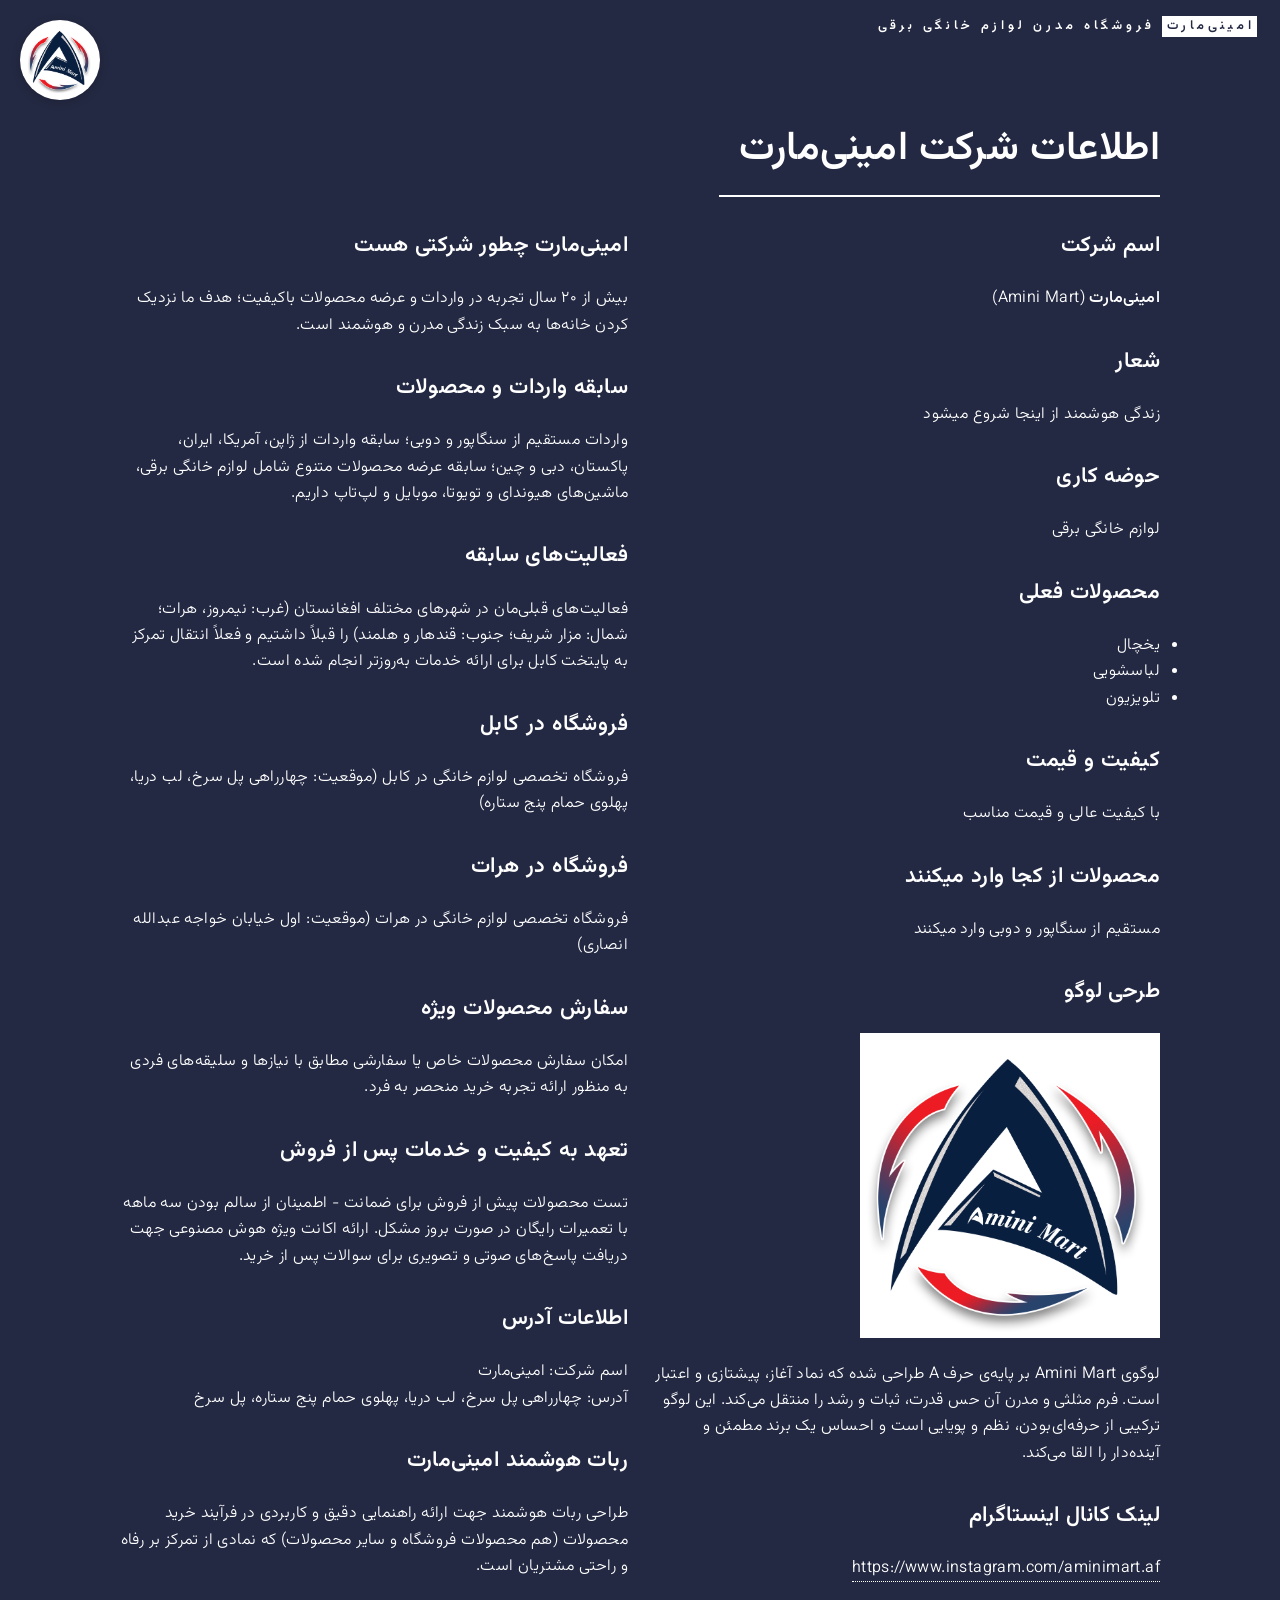
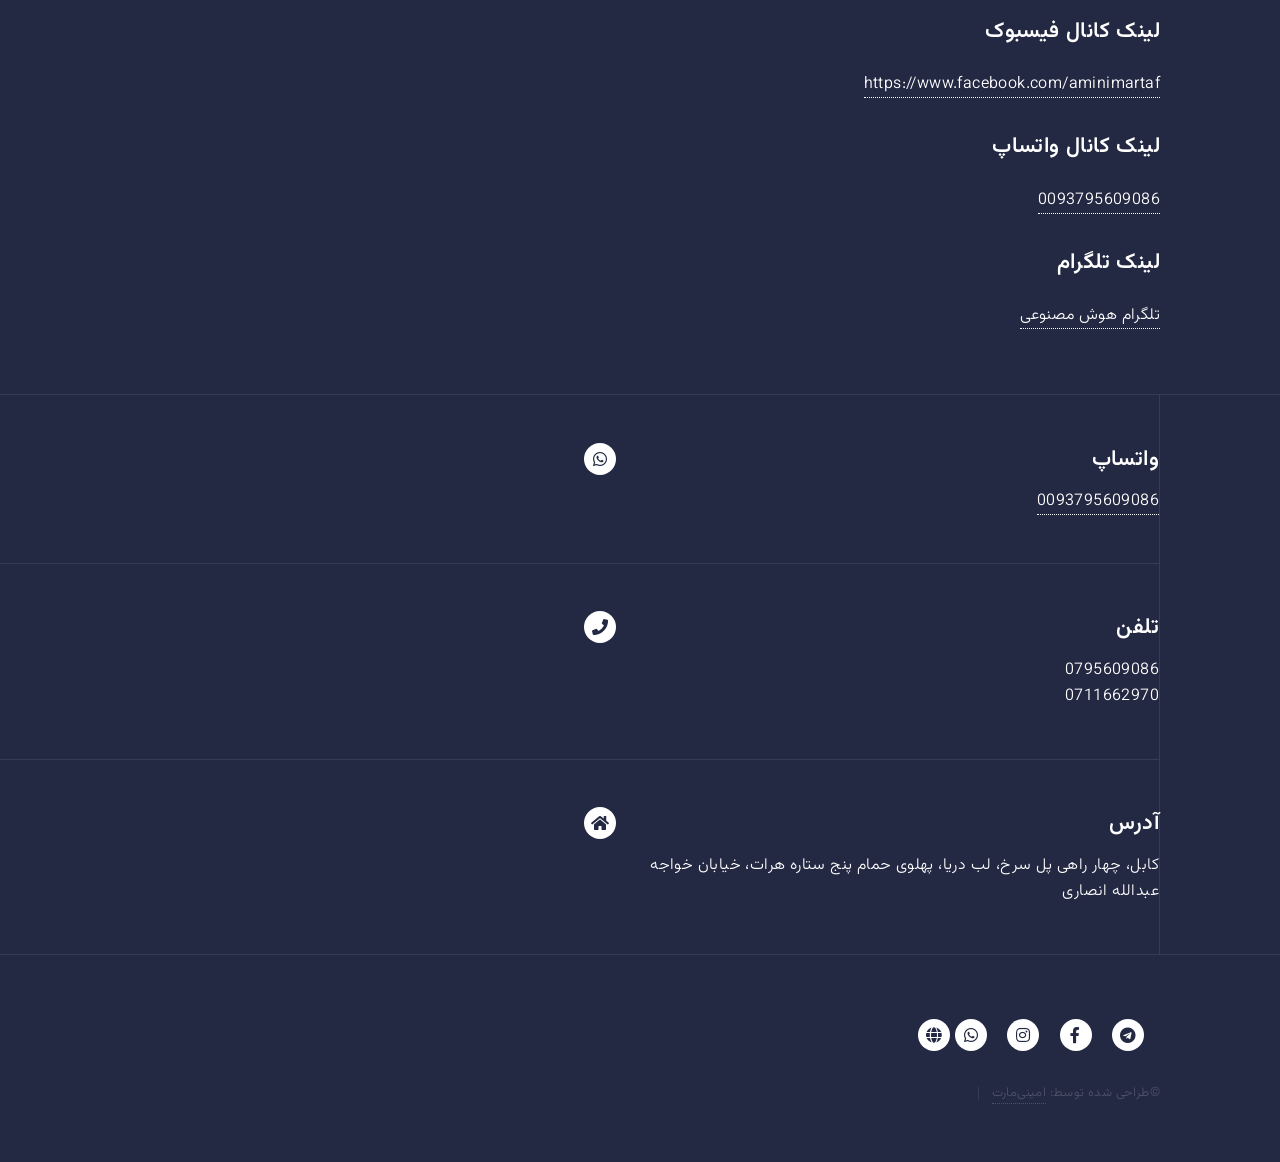
==== elements.html @ 3f0b1a52 "Add files via upload" ====
<!DOCTYPE HTML>
<!--
	Forty by HTML5 UP
	html5up.net | @ajlkn
	Free for personal and commercial use under the CCA 3.0 license (html5up.net/license)
-->
<html lang="fa" dir="rtl">
	<head>
		<title>اطلاعات شرکت - امینی‌مارت</title>
		<meta charset="utf-8" />
		<meta name="viewport" content="width=device-width, initial-scale=1, user-scalable=no" />
		<link rel="stylesheet" href="assets/css/main.css" />
		<noscript><link rel="stylesheet" href="assets/css/noscript.css" /></noscript>
	</head>
	<body class="is-preload">

		<span class="logo-top-left"><img src="images/logo.png" alt="لوگوی Amini Mart"></span>
		<!-- Wrapper -->
			<div id="wrapper">

				<!-- Header -->
					<header id="header" class="alt">
						<a href="index.html" class="logo"><strong>امینی‌مارت</strong> <span>فروشگاه مدرن لوازم خانگی برقی</span></a>
					</header>

				<!-- Main -->
					<div id="main" class="alt">

						<!-- One -->
							<section id="one">
								<div class="inner">
									<header class="major">
										<h1>اطلاعات شرکت امینی‌مارت</h1>
									</header>

									<!-- Content -->
										<div class="row">
											<div class="col-6 col-12-medium">
												<h3>اسم شرکت</h3>
												<p><strong>امینی‌مارت</strong> (Amini Mart)</p>

												<h3>شعار</h3>
												<p>زندگی هوشمند از اینجا شروع میشود</p>

												<h3>حوضه کاری</h3>
												<p>لوازم خانگی برقی</p>

												<h3>محصولات فعلی</h3>
												<ul>
													<li>یخچال</li>
													<li>لباسشویی</li>
													<li>تلویزیون</li>
												</ul>

												<h3>کیفیت و قیمت</h3>
												<p>با کیفیت عالی و قیمت مناسب</p>

												<h3>محصولات از کجا وارد میکنند</h3>
												<p>مستقیم از سنگاپور و دوبی وارد میکنند</p>

												<h3>طرحی لوگو</h3>
												<span class="image logo-image"><img src="images/logo.png" alt="لوگوی Amini Mart"></span>
												<p>
													لوگوی Amini Mart بر پایه‌ی حرف A طراحی شده که نماد آغاز، پیشتازی و اعتبار است. فرم مثلثی و مدرن آن حس قدرت، ثبات و رشد را منتقل می‌کند.
													این لوگو ترکیبی از حرفه‌ای‌بودن، نظم و پویایی است و احساس یک برند مطمئن و آینده‌دار را القا می‌کند.
												</p>

												
							
												
												<h3>لینک کانال اینستاگرام</h3>
												<p><a href="https://www.instagram.com/aminimart.af" target="_blank">https://www.instagram.com/aminimart.af</a></p>

												<h3>لینک کانال فیسبوک</h3>
												<p><a href="https://www.facebook.com/aminimartaf" target="_blank">https://www.facebook.com/aminimartaf</a></p>

												<h3>لینک کانال واتساپ</h3>
												<p><a href="https://wa.me/93795609086">0093795609086</a></p>

												
												<h3>لینک تلگرام</h3>
												<p><a href="https://t.me/aminimart_bot" class="link"> تلگرام هوش مصنوعی</a></p>

											</div>
											<div class="col-6 col-12-medium">
												<h3>امینی‌مارت چطور شرکتی هست</h3>
												<p>بیش از ۲۰ سال تجربه در واردات و عرضه محصولات باکیفیت؛ هدف ما نزدیک کردن خانه‌ها به سبک زندگی مدرن و هوشمند است.</p>

												<h3>سابقه واردات و محصولات</h3>
												<p>واردات مستقیم از سنگاپور و دوبی؛ سابقه واردات از ژاپن، آمریکا، ایران، پاکستان، دبی و چین؛ سابقه عرضه محصولات متنوع شامل لوازم خانگی برقی، ماشین‌های هیوندای و تویوتا، موبایل و لپ‌تاپ داریم.</p>

												<h3>فعالیت‌های سابقه</h3>
												<p>فعالیت‌های قبلی‌مان در شهرهای مختلف افغانستان (غرب: نیمروز، هرات؛ شمال: مزار شریف؛ جنوب: قندهار و هلمند) را قبلاً داشتیم و فعلاً انتقال تمرکز به پایتخت کابل برای ارائه خدمات به‌روزتر انجام شده است.</p>

												<h3>فروشگاه در کابل</h3>
												<p>فروشگاه تخصصی لوازم خانگی در کابل (موقعیت: چهارراهی پل سرخ، لب دریا، پهلوی حمام پنج ستاره)</p>

												<h3>فروشگاه در هرات</h3>
												<p>فروشگاه تخصصی لوازم خانگی در هرات (موقعیت: اول خیابان خواجه عبدالله انصاری)</p>

												<h3>سفارش محصولات ویژه</h3>
												<p>امکان سفارش محصولات خاص یا سفارشی مطابق با نیازها و سلیقه‌های فردی به منظور ارائه تجربه خرید منحصر به فرد.</p>

												<h3>تعهد به کیفیت و خدمات پس از فروش</h3>
												<p>تست محصولات پیش از فروش برای ضمانت - اطمینان از سالم بودن سه ماهه با تعمیرات رایگان در صورت بروز مشکل. ارائه اکانت ویژه هوش مصنوعی جهت دریافت پاسخ‌های صوتی و تصویری برای سوالات پس از خرید.</p>

												<h3>اطلاعات آدرس</h3>
												<p>اسم شرکت: امینی‌مارت<br />
												آدرس: چهارراهی پل سرخ، لب دریا، پهلوی حمام پنج ستاره، پل سرخ</p>

												<h3>ربات هوشمند امینی‌مارت</h3>
												<p>طراحی ربات هوشمند جهت ارائه راهنمایی دقیق و کاربردی در فرآیند خرید محصولات (هم محصولات فروشگاه و سایر محصولات) که نمادی از تمرکز بر رفاه و راحتی مشتریان است.</p>
											</div>
										</div>

								</div>
							</section>

					</div>

				<!-- Contact -->
					<section id="contact">
						<div class="inner">
							<section class="split">
								<section>
									<div class="contact-method">
										<span class="icon brands alt fa-whatsapp"></span>
										<h3>واتساپ</h3>
										<a href="https://wa.me/93795609086">0093795609086</a>
									</div>
								</section>
								<section>
									<div class="contact-method">
										<span class="icon solid alt fa-phone"></span>
										<h3>تلفن</h3>
										<span>0795609086</span><br>
										<span>0711662970</span>
									</div>
								</section>
								<section>
									<div class="contact-method">
										<span class="icon solid alt fa-home"></span>
										<h3>آدرس</h3>
										<span>کابل، چهار راهی پل سرخ، لب دریا، پهلوی حمام پنج ستاره</span>
										<span>هرات، خیابان خواجه عبدالله انصاری</span>
									</div>
								</section>
							</section>
						</div>
					</section>

				<!-- Footer -->
					<footer id="footer">
						<div class="inner">
							<ul class="icons">
								<li><a href="https://t.me/aminimart_bot" class="icon brands alt fa-telegram"><span class="label">Telegram</span></a></li>
								<li><a href="https://www.facebook.com/aminimartaf" class="icon brands alt fa-facebook-f"><span class="label">Facebook</span></a></li>
								<li><a href="https://www.instagram.com/aminimart.af" class="icon brands alt fa-instagram"><span class="label">Instagram</span></a></li>
								<li><a href="https://wa.me/93796353722" class="icon brands alt fa-whatsapp"><span class="label">WhatsApp</span></a></li>
								<li><a href="https://aminimart.af" class="icon solid alt fa-globe"><span class="label">Website</span></a></li>
							</ul>
							<ul class="copyright">
								<li>&copy;</li><li>طراحی شده توسط: <a href="https://html5up.net"> امینی‌مارت</a></li>
							</ul>
						</div>
					</footer>

			</div>

		<!-- Scripts -->
			<script src="assets/js/jquery.min.js"></script>
			<script src="assets/js/jquery.scrolly.min.js"></script>
			<script src="assets/js/jquery.scrollex.min.js"></script>
			<script src="assets/js/browser.min.js"></script>
			<script src="assets/js/breakpoints.min.js"></script>
			<script src="assets/js/util.js"></script>
			<script src="assets/js/main.js"></script>

	</body>
</html>
---- assets/css/main.css ----
@import url(fontawesome-all.min.css);
@import url("https://fonts.googleapis.com/css?family=Source+Sans+Pro:300,300italic,600,600italic");
@import url("https://fonts.googleapis.com/css2?family=Vazirmatn:wght@300;400;600&display=swap");

/*
	Forty by HTML5 UP
	html5up.net | @ajlkn
	Free for personal and commercial use under the CCA 3.0 license (html5up.net/license)
*/

html, body, div, span, applet, object,
iframe, h1, h2, h3, h4, h5, h6, p, blockquote,
pre, a, abbr, acronym, address, big, cite,
code, del, dfn, em, img, ins, kbd, q, s, samp,
small, strike, strong, sub, sup, tt, var, b,
u, i, center, dl, dt, dd, ol, ul, li, fieldset,
form, label, legend, table, caption, tbody,
tfoot, thead, tr, th, td, article, aside,
canvas, details, embed, figure, figcaption,
footer, header, hgroup, menu, nav, output, ruby,
section, summary, time, mark, audio, video {
	margin: 0;
	padding: 0;
	border: 0;
	font-size: 100%;
	font: inherit;
	vertical-align: baseline;}

article, aside, details, figcaption, figure,
footer, header, hgroup, menu, nav, section {
	display: block;}

body {
	line-height: 1;
}

ol, ul {
	list-style: none;
}

blockquote, q {
	quotes: none;
}

	blockquote:before, blockquote:after, q:before, q:after {
		content: '';
		content: none;
	}

table {
	border-collapse: collapse;
	border-spacing: 0;
}

body {
	-webkit-text-size-adjust: none;
}

mark {
	background-color: transparent;
	color: inherit;
}

input::-moz-focus-inner {
	border: 0;
	padding: 0;
}

input, select, textarea {
	-moz-appearance: none;
	-webkit-appearance: none;
	-ms-appearance: none;
	appearance: none;
}

/* Basic */

	@-ms-viewport {
		width: device-width;
	}

	body {
		-ms-overflow-style: scrollbar;
	}

	@media screen and (max-width: 480px) {

		html, body {
			min-width: 320px;
		}

	}

	html {
		box-sizing: border-box;
	}

	*, *:before, *:after {
		box-sizing: inherit;
	}

	body {
		background: #242943;
	}

		body.is-preload *, body.is-preload *:before, body.is-preload *:after {
			-moz-animation: none !important;
			-webkit-animation: none !important;
			-ms-animation: none !important;
			animation: none !important;
			-moz-transition: none !important;
			-webkit-transition: none !important;
			-ms-transition: none !important;
			transition: none !important;
		}

/* Type */

    body, input, select, textarea {
        color: #ffffff;
        font-family: "Vazirmatn", "Source Sans Pro", Helvetica, sans-serif;
        font-size: 17pt;
        font-weight: 300;
        letter-spacing: 0.025em;
        line-height: 1.65;
    }

		@media screen and (max-width: 1680px) {

			body, input, select, textarea {
				font-size: 14pt;
			}

		}

		@media screen and (max-width: 1280px) {

			body, input, select, textarea {
				font-size: 12pt;
			}

		}

		@media screen and (max-width: 360px) {

			body, input, select, textarea {
				font-size: 11pt;
			}

		}

	a {
		-moz-transition: color 0.2s ease-in-out, border-bottom-color 0.2s ease-in-out;
		-webkit-transition: color 0.2s ease-in-out, border-bottom-color 0.2s ease-in-out;
		-ms-transition: color 0.2s ease-in-out, border-bottom-color 0.2s ease-in-out;
		transition: color 0.2s ease-in-out, border-bottom-color 0.2s ease-in-out;
		border-bottom: dotted 1px;
		color: inherit;
		text-decoration: none;
	}

		a:hover {
			border-bottom-color: transparent;
			color: #9bf1ff !important;
		}

		a:active {
			color: #53e3fb !important;
		}

	strong, b {
		color: #ffffff;
		font-weight: 600;
	}

	em, i {
		font-style: italic;
	}

	p {
		margin: 0 0 2em 0;
	}

	h1, h2, h3, h4, h5, h6 {
		color: #ffffff;
		font-weight: 600;
		line-height: 1.65;
		margin: 0 0 1em 0;
	}

		h1 a, h2 a, h3 a, h4 a, h5 a, h6 a {
			color: inherit;
			border-bottom: 0;
		}

	h1 {
		font-size: 2.5em;
	}

	h2 {
		font-size: 1.75em;
	}

	h3 {
		font-size: 1.35em;
	}

	h4 {
		font-size: 1.1em;
	}

	h5 {
		font-size: 0.9em;
	}

	h6 {
		font-size: 0.7em;
	}

	@media screen and (max-width: 736px) {

		h1 {
			font-size: 2em;
		}

		h2 {
			font-size: 1.5em;
		}

		h3 {
			font-size: 1.25em;
		}

	}

	sub {
		font-size: 0.8em;
		position: relative;
		top: 0.5em;
	}

	sup {
		font-size: 0.8em;
		position: relative;
		top: -0.5em;
	}

	blockquote {
		border-left: solid 4px rgba(212, 212, 255, 0.1);
		font-style: italic;
		margin: 0 0 2em 0;
		padding: 0.5em 0 0.5em 2em;
	}

	code {
		background: rgba(212, 212, 255, 0.035);
		font-family: "Courier New", monospace;
		font-size: 0.9em;
		margin: 0 0.25em;
		padding: 0.25em 0.65em;
	}

	pre {
		-webkit-overflow-scrolling: touch;
		font-family: "Courier New", monospace;
		font-size: 0.9em;
		margin: 0 0 2em 0;
	}

		pre code {
			display: block;
			line-height: 1.75;
			padding: 1em 1.5em;
			overflow-x: auto;
		}

	hr {
		border: 0;
		border-bottom: solid 1px rgba(212, 212, 255, 0.1);
		margin: 2em 0;
	}

		hr.major {
			margin: 3em 0;
		}

	.align-left {
		text-align: left;
	}

	.align-center {
		text-align: center;
	}

	.align-right {
		text-align: right;
	}

/* Row */

	.row {
		display: flex;
		flex-wrap: wrap;
		box-sizing: border-box;
		align-items: stretch;
	}

		.row > * {
			box-sizing: border-box;
		}

		.row.gtr-uniform > * > :last-child {
			margin-bottom: 0;
		}

		.row.aln-left {
			justify-content: flex-start;
		}

		.row.aln-center {
			justify-content: center;
		}

		.row.aln-right {
			justify-content: flex-end;
		}

		.row.aln-top {
			align-items: flex-start;
		}

		.row.aln-middle {
			align-items: center;
		}

		.row.aln-bottom {
			align-items: flex-end;
		}

		.row > .imp {
			order: -1;
		}

		.row > .col-1 {
			width: 8.33333%;
		}

		.row > .off-1 {
			margin-left: 8.33333%;
		}

		.row > .col-2 {
			width: 16.66667%;
		}

		.row > .off-2 {
			margin-left: 16.66667%;
		}

		.row > .col-3 {
			width: 25%;
		}

		.row > .off-3 {
			margin-left: 25%;
		}

		.row > .col-4 {
			width: 33.33333%;
		}

		.row > .off-4 {
			margin-left: 33.33333%;
		}

		.row > .col-5 {
			width: 41.66667%;
		}

		.row > .off-5 {
			margin-left: 41.66667%;
		}

		.row > .col-6 {
			width: 50%;
		}

		.row > .off-6 {
			margin-left: 50%;
		}

		.row > .col-7 {
			width: 58.33333%;
		}

		.row > .off-7 {
			margin-left: 58.33333%;
		}

		.row > .col-8 {
			width: 66.66667%;
		}

		.row > .off-8 {
			margin-left: 66.66667%;
		}

		.row > .col-9 {
			width: 75%;
		}

		.row > .off-9 {
			margin-left: 75%;
		}

		.row > .col-10 {
			width: 83.33333%;
		}

		.row > .off-10 {
			margin-left: 83.33333%;
		}

		.row > .col-11 {
			width: 91.66667%;
		}

		.row > .off-11 {
			margin-left: 91.66667%;
		}

		.row > .col-12 {
			width: 100%;
		}

		.row > .off-12 {
			margin-left: 100%;
		}

		.row.gtr-0 {
			margin-top: 0;
			margin-left: 0em;
		}

			.row.gtr-0 > * {
				padding: 0 0 0 0em;
			}

			.row.gtr-0.gtr-uniform {
				margin-top: 0em;
			}

				.row.gtr-0.gtr-uniform > * {
					padding-top: 0em;
				}

		.row.gtr-25 {
			margin-top: 0;
			margin-left: -0.5em;
		}

			.row.gtr-25 > * {
				padding: 0 0 0 0.5em;
			}

			.row.gtr-25.gtr-uniform {
				margin-top: -0.5em;
			}

				.row.gtr-25.gtr-uniform > * {
					padding-top: 0.5em;
				}

		.row.gtr-50 {
			margin-top: 0;
			margin-left: -1em;
		}

			.row.gtr-50 > * {
				padding: 0 0 0 1em;
			}

			.row.gtr-50.gtr-uniform {
				margin-top: -1em;
			}

				.row.gtr-50.gtr-uniform > * {
					padding-top: 1em;
				}

		.row {
			margin-top: 0;
			margin-left: -2em;
		}

			.row > * {
				padding: 0 0 0 2em;
			}

			.row.gtr-uniform {
				margin-top: -2em;
			}

				.row.gtr-uniform > * {
					padding-top: 2em;
				}

		.row.gtr-150 {
			margin-top: 0;
			margin-left: -3em;
		}

			.row.gtr-150 > * {
				padding: 0 0 0 3em;
			}

			.row.gtr-150.gtr-uniform {
				margin-top: -3em;
			}

				.row.gtr-150.gtr-uniform > * {
					padding-top: 3em;
				}

		.row.gtr-200 {
			margin-top: 0;
			margin-left: -4em;
		}

			.row.gtr-200 > * {
				padding: 0 0 0 4em;
			}

			.row.gtr-200.gtr-uniform {
				margin-top: -4em;
			}

				.row.gtr-200.gtr-uniform > * {
					padding-top: 4em;
				}

		@media screen and (max-width: 1680px) {

			.row {
				display: flex;
				flex-wrap: wrap;
				box-sizing: border-box;
				align-items: stretch;
			}

				.row > * {
					box-sizing: border-box;
				}

				.row.gtr-uniform > * > :last-child {
					margin-bottom: 0;
				}

				.row.aln-left {
					justify-content: flex-start;
				}

				.row.aln-center {
					justify-content: center;
				}

				.row.aln-right {
					justify-content: flex-end;
				}

				.row.aln-top {
					align-items: flex-start;
				}

				.row.aln-middle {
					align-items: center;
				}

				.row.aln-bottom {
					align-items: flex-end;
				}

				.row > .imp-xlarge {
					order: -1;
				}

				.row > .col-1-xlarge {
					width: 8.33333%;
				}

				.row > .off-1-xlarge {
					margin-left: 8.33333%;
				}

				.row > .col-2-xlarge {
					width: 16.66667%;
				}

				.row > .off-2-xlarge {
					margin-left: 16.66667%;
				}

				.row > .col-3-xlarge {
					width: 25%;
				}

				.row > .off-3-xlarge {
					margin-left: 25%;
				}

				.row > .col-4-xlarge {
					width: 33.33333%;
				}

				.row > .off-4-xlarge {
					margin-left: 33.33333%;
				}

				.row > .col-5-xlarge {
					width: 41.66667%;
				}

				.row > .off-5-xlarge {
					margin-left: 41.66667%;
				}

				.row > .col-6-xlarge {
					width: 50%;
				}

				.row > .off-6-xlarge {
					margin-left: 50%;
				}

				.row > .col-7-xlarge {
					width: 58.33333%;
				}

				.row > .off-7-xlarge {
					margin-left: 58.33333%;
				}

				.row > .col-8-xlarge {
					width: 66.66667%;
				}

				.row > .off-8-xlarge {
					margin-left: 66.66667%;
				}

				.row > .col-9-xlarge {
					width: 75%;
				}

				.row > .off-9-xlarge {
					margin-left: 75%;
				}

				.row > .col-10-xlarge {
					width: 83.33333%;
				}

				.row > .off-10-xlarge {
					margin-left: 83.33333%;
				}

				.row > .col-11-xlarge {
					width: 91.66667%;
				}

				.row > .off-11-xlarge {
					margin-left: 91.66667%;
				}

				.row > .col-12-xlarge {
					width: 100%;
				}

				.row > .off-12-xlarge {
					margin-left: 100%;
				}

				.row.gtr-0 {
					margin-top: 0;
					margin-left: 0em;
				}

					.row.gtr-0 > * {
						padding: 0 0 0 0em;
					}

					.row.gtr-0.gtr-uniform {
						margin-top: 0em;
					}

						.row.gtr-0.gtr-uniform > * {
							padding-top: 0em;
						}

				.row.gtr-25 {
					margin-top: 0;
					margin-left: -0.5em;
				}

					.row.gtr-25 > * {
						padding: 0 0 0 0.5em;
					}

					.row.gtr-25.gtr-uniform {
						margin-top: -0.5em;
					}

						.row.gtr-25.gtr-uniform > * {
							padding-top: 0.5em;
						}

				.row.gtr-50 {
					margin-top: 0;
					margin-left: -1em;
				}

					.row.gtr-50 > * {
						padding: 0 0 0 1em;
					}

					.row.gtr-50.gtr-uniform {
						margin-top: -1em;
					}

						.row.gtr-50.gtr-uniform > * {
							padding-top: 1em;
						}

				.row {
					margin-top: 0;
					margin-left: -2em;
				}

					.row > * {
						padding: 0 0 0 2em;
					}

					.row.gtr-uniform {
						margin-top: -2em;
					}

						.row.gtr-uniform > * {
							padding-top: 2em;
						}

				.row.gtr-150 {
					margin-top: 0;
					margin-left: -3em;
				}

					.row.gtr-150 > * {
						padding: 0 0 0 3em;
					}

					.row.gtr-150.gtr-uniform {
						margin-top: -3em;
					}

						.row.gtr-150.gtr-uniform > * {
							padding-top: 3em;
						}

				.row.gtr-200 {
					margin-top: 0;
					margin-left: -4em;
				}

					.row.gtr-200 > * {
						padding: 0 0 0 4em;
					}

					.row.gtr-200.gtr-uniform {
						margin-top: -4em;
					}

						.row.gtr-200.gtr-uniform > * {
							padding-top: 4em;
						}

		}

		@media screen and (max-width: 1280px) {

			.row {
				display: flex;
				flex-wrap: wrap;
				box-sizing: border-box;
				align-items: stretch;
			}

				.row > * {
					box-sizing: border-box;
				}

				.row.gtr-uniform > * > :last-child {
					margin-bottom: 0;
				}

				.row.aln-left {
					justify-content: flex-start;
				}

				.row.aln-center {
					justify-content: center;
				}

				.row.aln-right {
					justify-content: flex-end;
				}

				.row.aln-top {
					align-items: flex-start;
				}

				.row.aln-middle {
					align-items: center;
				}

				.row.aln-bottom {
					align-items: flex-end;
				}

				.row > .imp-large {
					order: -1;
				}

				.row > .col-1-large {
					width: 8.33333%;
				}

				.row > .off-1-large {
					margin-left: 8.33333%;
				}

				.row > .col-2-large {
					width: 16.66667%;
				}

				.row > .off-2-large {
					margin-left: 16.66667%;
				}

				.row > .col-3-large {
					width: 25%;
				}

				.row > .off-3-large {
					margin-left: 25%;
				}

				.row > .col-4-large {
					width: 33.33333%;
				}

				.row > .off-4-large {
					margin-left: 33.33333%;
				}

				.row > .col-5-large {
					width: 41.66667%;
				}

				.row > .off-5-large {
					margin-left: 41.66667%;
				}

				.row > .col-6-large {
					width: 50%;
				}

				.row > .off-6-large {
					margin-left: 50%;
				}

				.row > .col-7-large {
					width: 58.33333%;
				}

				.row > .off-7-large {
					margin-left: 58.33333%;
				}

				.row > .col-8-large {
					width: 66.66667%;
				}

				.row > .off-8-large {
					margin-left: 66.66667%;
				}

				.row > .col-9-large {
					width: 75%;
				}

				.row > .off-9-large {
					margin-left: 75%;
				}

				.row > .col-10-large {
					width: 83.33333%;
				}

				.row > .off-10-large {
					margin-left: 83.33333%;
				}

				.row > .col-11-large {
					width: 91.66667%;
				}

				.row > .off-11-large {
					margin-left: 91.66667%;
				}

				.row > .col-12-large {
					width: 100%;
				}

				.row > .off-12-large {
					margin-left: 100%;
				}

				.row.gtr-0 {
					margin-top: 0;
					margin-left: 0em;
				}

					.row.gtr-0 > * {
						padding: 0 0 0 0em;
					}

					.row.gtr-0.gtr-uniform {
						margin-top: 0em;
					}

						.row.gtr-0.gtr-uniform > * {
							padding-top: 0em;
						}

				.row.gtr-25 {
					margin-top: 0;
					margin-left: -0.375em;
				}

					.row.gtr-25 > * {
						padding: 0 0 0 0.375em;
					}

					.row.gtr-25.gtr-uniform {
						margin-top: -0.375em;
					}

						.row.gtr-25.gtr-uniform > * {
							padding-top: 0.375em;
						}

				.row.gtr-50 {
					margin-top: 0;
					margin-left: -0.75em;
				}

					.row.gtr-50 > * {
						padding: 0 0 0 0.75em;
					}

					.row.gtr-50.gtr-uniform {
						margin-top: -0.75em;
					}

						.row.gtr-50.gtr-uniform > * {
							padding-top: 0.75em;
						}

				.row {
					margin-top: 0;
					margin-left: -1.5em;
				}

					.row > * {
						padding: 0 0 0 1.5em;
					}

					.row.gtr-uniform {
						margin-top: -1.5em;
					}

						.row.gtr-uniform > * {
							padding-top: 1.5em;
						}

				.row.gtr-150 {
					margin-top: 0;
					margin-left: -2.25em;
				}

					.row.gtr-150 > * {
						padding: 0 0 0 2.25em;
					}

					.row.gtr-150.gtr-uniform {
						margin-top: -2.25em;
					}

						.row.gtr-150.gtr-uniform > * {
							padding-top: 2.25em;
						}

				.row.gtr-200 {
					margin-top: 0;
					margin-left: -3em;
				}

					.row.gtr-200 > * {
						padding: 0 0 0 3em;
					}

					.row.gtr-200.gtr-uniform {
						margin-top: -3em;
					}

						.row.gtr-200.gtr-uniform > * {
							padding-top: 3em;
						}

		}

		@media screen and (max-width: 980px) {

			.row {
				display: flex;
				flex-wrap: wrap;
				box-sizing: border-box;
				align-items: stretch;
			}

				.row > * {
					box-sizing: border-box;
				}

				.row.gtr-uniform > * > :last-child {
					margin-bottom: 0;
				}

				.row.aln-left {
					justify-content: flex-start;
				}

				.row.aln-center {
					justify-content: center;
				}

				.row.aln-right {
					justify-content: flex-end;
				}

				.row.aln-top {
					align-items: flex-start;
				}

				.row.aln-middle {
					align-items: center;
				}

				.row.aln-bottom {
					align-items: flex-end;
				}

				.row > .imp-medium {
					order: -1;
				}

				.row > .col-1-medium {
					width: 8.33333%;
				}

				.row > .off-1-medium {
					margin-left: 8.33333%;
				}

				.row > .col-2-medium {
					width: 16.66667%;
				}

				.row > .off-2-medium {
					margin-left: 16.66667%;
				}

				.row > .col-3-medium {
					width: 25%;
				}

				.row > .off-3-medium {
					margin-left: 25%;
				}

				.row > .col-4-medium {
					width: 33.33333%;
				}

				.row > .off-4-medium {
					margin-left: 33.33333%;
				}

				.row > .col-5-medium {
					width: 41.66667%;
				}

				.row > .off-5-medium {
					margin-left: 41.66667%;
				}

				.row > .col-6-medium {
					width: 50%;
				}

				.row > .off-6-medium {
					margin-left: 50%;
				}

				.row > .col-7-medium {
					width: 58.33333%;
				}

				.row > .off-7-medium {
					margin-left: 58.33333%;
				}

				.row > .col-8-medium {
					width: 66.66667%;
				}

				.row > .off-8-medium {
					margin-left: 66.66667%;
				}

				.row > .col-9-medium {
					width: 75%;
				}

				.row > .off-9-medium {
					margin-left: 75%;
				}

				.row > .col-10-medium {
					width: 83.33333%;
				}

				.row > .off-10-medium {
					margin-left: 83.33333%;
				}

				.row > .col-11-medium {
					width: 91.66667%;
				}

				.row > .off-11-medium {
					margin-left: 91.66667%;
				}

				.row > .col-12-medium {
					width: 100%;
				}

				.row > .off-12-medium {
					margin-left: 100%;
				}

				.row.gtr-0 {
					margin-top: 0;
					margin-left: 0em;
				}

					.row.gtr-0 > * {
						padding: 0 0 0 0em;
					}

					.row.gtr-0.gtr-uniform {
						margin-top: 0em;
					}

						.row.gtr-0.gtr-uniform > * {
							padding-top: 0em;
						}

				.row.gtr-25 {
					margin-top: 0;
					margin-left: -0.375em;
				}

					.row.gtr-25 > * {
						padding: 0 0 0 0.375em;
					}

					.row.gtr-25.gtr-uniform {
						margin-top: -0.375em;
					}

						.row.gtr-25.gtr-uniform > * {
							padding-top: 0.375em;
						}

				.row.gtr-50 {
					margin-top: 0;
					margin-left: -0.75em;
				}

					.row.gtr-50 > * {
						padding: 0 0 0 0.75em;
					}

					.row.gtr-50.gtr-uniform {
						margin-top: -0.75em;
					}

						.row.gtr-50.gtr-uniform > * {
							padding-top: 0.75em;
						}

				.row {
					margin-top: 0;
					margin-left: -1.5em;
				}

					.row > * {
						padding: 0 0 0 1.5em;
					}

					.row.gtr-uniform {
						margin-top: -1.5em;
					}

						.row.gtr-uniform > * {
							padding-top: 1.5em;
						}

				.row.gtr-150 {
					margin-top: 0;
					margin-left: -2.25em;
				}

					.row.gtr-150 > * {
						padding: 0 0 0 2.25em;
					}

					.row.gtr-150.gtr-uniform {
						margin-top: -2.25em;
					}

						.row.gtr-150.gtr-uniform > * {
							padding-top: 2.25em;
						}

				.row.gtr-200 {
					margin-top: 0;
					margin-left: -3em;
				}

					.row.gtr-200 > * {
						padding: 0 0 0 3em;
					}

					.row.gtr-200.gtr-uniform {
						margin-top: -3em;
					}

						.row.gtr-200.gtr-uniform > * {
							padding-top: 3em;
						}

		}

		@media screen and (max-width: 736px) {

			.row {
				display: flex;
				flex-wrap: wrap;
				box-sizing: border-box;
				align-items: stretch;
			}

				.row > * {
					box-sizing: border-box;
				}

				.row.gtr-uniform > * > :last-child {
					margin-bottom: 0;
				}

				.row.aln-left {
					justify-content: flex-start;
				}

				.row.aln-center {
					justify-content: center;
				}

				.row.aln-right {
					justify-content: flex-end;
				}

				.row.aln-top {
					align-items: flex-start;
				}

				.row.aln-middle {
					align-items: center;
				}

				.row.aln-bottom {
					align-items: flex-end;
				}

				.row > .imp-small {
					order: -1;
				}

				.row > .col-1-small {
					width: 8.33333%;
				}

				.row > .off-1-small {
					margin-left: 8.33333%;
				}

				.row > .col-2-small {
					width: 16.66667%;
				}

				.row > .off-2-small {
					margin-left: 16.66667%;
				}

				.row > .col-3-small {
					width: 25%;
				}

				.row > .off-3-small {
					margin-left: 25%;
				}

				.row > .col-4-small {
					width: 33.33333%;
				}

				.row > .off-4-small {
					margin-left: 33.33333%;
				}

				.row > .col-5-small {
					width: 41.66667%;
				}

				.row > .off-5-small {
					margin-left: 41.66667%;
				}

				.row > .col-6-small {
					width: 50%;
				}

				.row > .off-6-small {
					margin-left: 50%;
				}

				.row > .col-7-small {
					width: 58.33333%;
				}

				.row > .off-7-small {
					margin-left: 58.33333%;
				}

				.row > .col-8-small {
					width: 66.66667%;
				}

				.row > .off-8-small {
					margin-left: 66.66667%;
				}

				.row > .col-9-small {
					width: 75%;
				}

				.row > .off-9-small {
					margin-left: 75%;
				}

				.row > .col-10-small {
					width: 83.33333%;
				}

				.row > .off-10-small {
					margin-left: 83.33333%;
				}

				.row > .col-11-small {
					width: 91.66667%;
				}

				.row > .off-11-small {
					margin-left: 91.66667%;
				}

				.row > .col-12-small {
					width: 100%;
				}

				.row > .off-12-small {
					margin-left: 100%;
				}

				.row.gtr-0 {
					margin-top: 0;
					margin-left: 0em;
				}

					.row.gtr-0 > * {
						padding: 0 0 0 0em;
					}

					.row.gtr-0.gtr-uniform {
						margin-top: 0em;
					}

						.row.gtr-0.gtr-uniform > * {
							padding-top: 0em;
						}

				.row.gtr-25 {
					margin-top: 0;
					margin-left: -0.3125em;
				}

					.row.gtr-25 > * {
						padding: 0 0 0 0.3125em;
					}

					.row.gtr-25.gtr-uniform {
						margin-top: -0.3125em;
					}

						.row.gtr-25.gtr-uniform > * {
							padding-top: 0.3125em;
						}

				.row.gtr-50 {
					margin-top: 0;
					margin-left: -0.625em;
				}

					.row.gtr-50 > * {
						padding: 0 0 0 0.625em;
					}

					.row.gtr-50.gtr-uniform {
						margin-top: -0.625em;
					}

						.row.gtr-50.gtr-uniform > * {
							padding-top: 0.625em;
						}

				.row {
					margin-top: 0;
					margin-left: -1.25em;
				}

					.row > * {
						padding: 0 0 0 1.25em;
					}

					.row.gtr-uniform {
						margin-top: -1.25em;
					}

						.row.gtr-uniform > * {
							padding-top: 1.25em;
						}

				.row.gtr-150 {
					margin-top: 0;
					margin-left: -1.875em;
				}

					.row.gtr-150 > * {
						padding: 0 0 0 1.875em;
					}

					.row.gtr-150.gtr-uniform {
						margin-top: -1.875em;
					}

						.row.gtr-150.gtr-uniform > * {
							padding-top: 1.875em;
						}

				.row.gtr-200 {
					margin-top: 0;
					margin-left: -2.5em;
				}

					.row.gtr-200 > * {
						padding: 0 0 0 2.5em;
					}

					.row.gtr-200.gtr-uniform {
						margin-top: -2.5em;
					}

						.row.gtr-200.gtr-uniform > * {
							padding-top: 2.5em;
						}

		}

		@media screen and (max-width: 480px) {

			.row {
				display: flex;
				flex-wrap: wrap;
				box-sizing: border-box;
				align-items: stretch;
			}

				.row > * {
					box-sizing: border-box;
				}

				.row.gtr-uniform > * > :last-child {
					margin-bottom: 0;
				}

				.row.aln-left {
					justify-content: flex-start;
				}

				.row.aln-center {
					justify-content: center;
				}

				.row.aln-right {
					justify-content: flex-end;
				}

				.row.aln-top {
					align-items: flex-start;
				}

				.row.aln-middle {
					align-items: center;
				}

				.row.aln-bottom {
					align-items: flex-end;
				}

				.row > .imp-xsmall {
					order: -1;
				}

				.row > .col-1-xsmall {
					width: 8.33333%;
				}

				.row > .off-1-xsmall {
					margin-left: 8.33333%;
				}

				.row > .col-2-xsmall {
					width: 16.66667%;
				}

				.row > .off-2-xsmall {
					margin-left: 16.66667%;
				}

				.row > .col-3-xsmall {
					width: 25%;
				}

				.row > .off-3-xsmall {
					margin-left: 25%;
				}

				.row > .col-4-xsmall {
					width: 33.33333%;
				}

				.row > .off-4-xsmall {
					margin-left: 33.33333%;
				}

				.row > .col-5-xsmall {
					width: 41.66667%;
				}

				.row > .off-5-xsmall {
					margin-left: 41.66667%;
				}

				.row > .col-6-xsmall {
					width: 50%;
				}

				.row > .off-6-xsmall {
					margin-left: 50%;
				}

				.row > .col-7-xsmall {
					width: 58.33333%;
				}

				.row > .off-7-xsmall {
					margin-left: 58.33333%;
				}

				.row > .col-8-xsmall {
					width: 66.66667%;
				}

				.row > .off-8-xsmall {
					margin-left: 66.66667%;
				}

				.row > .col-9-xsmall {
					width: 75%;
				}

				.row > .off-9-xsmall {
					margin-left: 75%;
				}

				.row > .col-10-xsmall {
					width: 83.33333%;
				}

				.row > .off-10-xsmall {
					margin-left: 83.33333%;
				}

				.row > .col-11-xsmall {
					width: 91.66667%;
				}

				.row > .off-11-xsmall {
					margin-left: 91.66667%;
				}

				.row > .col-12-xsmall {
					width: 100%;
				}

				.row > .off-12-xsmall {
					margin-left: 100%;
				}

				.row.gtr-0 {
					margin-top: 0;
					margin-left: 0em;
				}

					.row.gtr-0 > * {
						padding: 0 0 0 0em;
					}

					.row.gtr-0.gtr-uniform {
						margin-top: 0em;
					}

						.row.gtr-0.gtr-uniform > * {
							padding-top: 0em;
						}

				.row.gtr-25 {
					margin-top: 0;
					margin-left: -0.3125em;
				}

					.row.gtr-25 > * {
						padding: 0 0 0 0.3125em;
					}

					.row.gtr-25.gtr-uniform {
						margin-top: -0.3125em;
					}

						.row.gtr-25.gtr-uniform > * {
							padding-top: 0.3125em;
						}

				.row.gtr-50 {
					margin-top: 0;
					margin-left: -0.625em;
				}

					.row.gtr-50 > * {
						padding: 0 0 0 0.625em;
					}

					.row.gtr-50.gtr-uniform {
						margin-top: -0.625em;
					}

						.row.gtr-50.gtr-uniform > * {
							padding-top: 0.625em;
						}

				.row {
					margin-top: 0;
					margin-left: -1.25em;
				}

					.row > * {
						padding: 0 0 0 1.25em;
					}

					.row.gtr-uniform {
						margin-top: -1.25em;
					}

						.row.gtr-uniform > * {
							padding-top: 1.25em;
						}

				.row.gtr-150 {
					margin-top: 0;
					margin-left: -1.875em;
				}

					.row.gtr-150 > * {
						padding: 0 0 0 1.875em;
					}

					.row.gtr-150.gtr-uniform {
						margin-top: -1.875em;
					}

						.row.gtr-150.gtr-uniform > * {
							padding-top: 1.875em;
						}

				.row.gtr-200 {
					margin-top: 0;
					margin-left: -2.5em;
				}

					.row.gtr-200 > * {
						padding: 0 0 0 2.5em;
					}

					.row.gtr-200.gtr-uniform {
						margin-top: -2.5em;
					}

						.row.gtr-200.gtr-uniform > * {
							padding-top: 2.5em;
						}

		}

/* Section/Article */

	section.special, article.special {
		text-align: center;
	}

	header.major {
		width: -moz-max-content;
		width: -webkit-max-content;
		width: -ms-max-content;
		width: max-content;
		margin-bottom: 2em;
	}

		header.major > :first-child {
			margin-bottom: 0;
			width: calc(100% + 0.5em);
		}

			header.major > :first-child:after {
				content: '';
				background-color: #ffffff;
				display: block;
				height: 2px;
				margin: 0.325em 0 0.5em 0;
				width: 100%;
			}

		header.major > p {
			font-size: 0.7em;
			font-weight: 600;
			letter-spacing: 0.25em;
			margin-bottom: 0;
			text-transform: uppercase;
		}

		body.is-ie header.major > :first-child:after {
			max-width: 9em;
		}

		body.is-ie header.major > h1:after {
			max-width: 100% !important;
		}

	@media screen and (max-width: 736px) {

		header.major > p br {
			display: none;
		}

	}

/* Form */

	form {
		margin: 0 0 2em 0;
	}

		form > :last-child {
			margin-bottom: 0;
		}

		form > .fields {
			display: -moz-flex;
			display: -webkit-flex;
			display: -ms-flex;
			display: flex;
			-moz-flex-wrap: wrap;
			-webkit-flex-wrap: wrap;
			-ms-flex-wrap: wrap;
			flex-wrap: wrap;
			width: calc(100% + 3em);
			margin: -1.5em 0 2em -1.5em;
		}

			form > .fields > .field {
				-moz-flex-grow: 0;
				-webkit-flex-grow: 0;
				-ms-flex-grow: 0;
				flex-grow: 0;
				-moz-flex-shrink: 0;
				-webkit-flex-shrink: 0;
				-ms-flex-shrink: 0;
				flex-shrink: 0;
				padding: 1.5em 0 0 1.5em;
				width: calc(100% - 1.5em);
			}

				form > .fields > .field.half {
					width: calc(50% - 0.75em);
				}

				form > .fields > .field.third {
					width: calc(100%/3 - 0.5em);
				}

				form > .fields > .field.quarter {
					width: calc(25% - 0.375em);
				}

		@media screen and (max-width: 480px) {

			form > .fields {
				width: calc(100% + 3em);
				margin: -1.5em 0 2em -1.5em;
			}

				form > .fields > .field {
					padding: 1.5em 0 0 1.5em;
					width: calc(100% - 1.5em);
				}

					form > .fields > .field.half {
						width: calc(100% - 1.5em);
					}

					form > .fields > .field.third {
						width: calc(100% - 1.5em);
					}

					form > .fields > .field.quarter {
						width: calc(100% - 1.5em);
					}

		}

	label {
		color: #ffffff;
		display: block;
		font-size: 0.8em;
		font-weight: 600;
		letter-spacing: 0.25em;
		margin: 0 0 1em 0;
		text-transform: uppercase;
	}

	input[type="text"],
	input[type="password"],
	input[type="email"],
	input[type="tel"],
	input[type="search"],
	input[type="url"],
	select,
	textarea {
		-moz-appearance: none;
		-webkit-appearance: none;
		-ms-appearance: none;
		appearance: none;
		background: rgba(212, 212, 255, 0.035);
		border: none;
		border-radius: 0;
		color: inherit;
		display: block;
		outline: 0;
		padding: 0 1em;
		text-decoration: none;
		width: 100%;
	}

		input[type="text"]:invalid,
		input[type="password"]:invalid,
		input[type="email"]:invalid,
		input[type="tel"]:invalid,
		input[type="search"]:invalid,
		input[type="url"]:invalid,
		select:invalid,
		textarea:invalid {
			box-shadow: none;
		}

		input[type="text"]:focus,
		input[type="password"]:focus,
		input[type="email"]:focus,
		input[type="tel"]:focus,
		input[type="search"]:focus,
		input[type="url"]:focus,
		select:focus,
		textarea:focus {
			border-color: #9bf1ff;
			box-shadow: 0 0 0 2px #9bf1ff;
		}

	select {
		background-image: url("data:image/svg+xml;charset=utf8,%3Csvg xmlns='http://www.w3.org/2000/svg' width='40' height='40' preserveAspectRatio='none' viewBox='0 0 40 40'%3E%3Cpath d='M9.4,12.3l10.4,10.4l10.4-10.4c0.2-0.2,0.5-0.4,0.9-0.4c0.3,0,0.6,0.1,0.9,0.4l3.3,3.3c0.2,0.2,0.4,0.5,0.4,0.9 c0,0.4-0.1,0.6-0.4,0.9L20.7,31.9c-0.2,0.2-0.5,0.4-0.9,0.4c-0.3,0-0.6-0.1-0.9-0.4L4.3,17.3c-0.2-0.2-0.4-0.5-0.4-0.9 c0-0.4,0.1-0.6,0.4-0.9l3.3-3.3c0.2-0.2,0.5-0.4,0.9-0.4S9.1,12.1,9.4,12.3z' fill='rgba(212, 212, 255, 0.1)' /%3E%3C/svg%3E");
		background-size: 1.25rem;
		background-repeat: no-repeat;
		background-position: calc(100% - 1rem) center;
		height: 2.75em;
		padding-right: 2.75em;
		text-overflow: ellipsis;
	}

		select option {
			color: #ffffff;
			background: #242943;
		}

		select:focus::-ms-value {
			background-color: transparent;
		}

		select::-ms-expand {
			display: none;
		}

	input[type="text"],
	input[type="password"],
	input[type="email"],
	input[type="tel"],
	input[type="search"],
	input[type="url"],
	select {
		height: 2.75em;
	}

	textarea {
		padding: 0.75em 1em;
	}

	input[type="checkbox"],
	input[type="radio"] {
		-moz-appearance: none;
		-webkit-appearance: none;
		-ms-appearance: none;
		appearance: none;
		display: block;
		float: left;
		margin-right: -2em;
		opacity: 0;
		width: 1em;
		z-index: -1;
	}

		input[type="checkbox"] + label,
		input[type="radio"] + label {
			text-decoration: none;
			color: #ffffff;
			cursor: pointer;
			display: inline-block;
			font-weight: 300;
			padding-left: 2.65em;
			padding-right: 0.75em;
			position: relative;
		}

			input[type="checkbox"] + label:before,
			input[type="radio"] + label:before {
				-moz-osx-font-smoothing: grayscale;
				-webkit-font-smoothing: antialiased;
				display: inline-block;
				font-style: normal;
				font-variant: normal;
				text-rendering: auto;
				line-height: 1;
				text-transform: none !important;
				font-family: 'Font Awesome 5 Free';
				font-weight: 900;
			}

			input[type="checkbox"] + label:before,
			input[type="radio"] + label:before {
				background: rgba(212, 212, 255, 0.035);
				content: '';
				display: inline-block;
				font-size: 0.8em;
				height: 2.0625em;
				left: 0;
				letter-spacing: 0;
				line-height: 2.0625em;
				position: absolute;
				text-align: center;
				top: 0;
				width: 2.0625em;
			}

		input[type="checkbox"]:checked + label:before,
		input[type="radio"]:checked + label:before {
			background: #ffffff;
			border-color: #9bf1ff;
			content: '\f00c';
			color: #242943;
		}

		input[type="checkbox"]:focus + label:before,
		input[type="radio"]:focus + label:before {
			box-shadow: 0 0 0 2px #9bf1ff;
		}

	input[type="radio"] + label:before {
		border-radius: 100%;
	}

	::-webkit-input-placeholder {
		color: rgba(244, 244, 255, 0.2) !important;
		opacity: 1.0;
	}

	:-moz-placeholder {
		color: rgba(244, 244, 255, 0.2) !important;
		opacity: 1.0;
	}

	::-moz-placeholder {
		color: rgba(244, 244, 255, 0.2) !important;
		opacity: 1.0;
	}

	:-ms-input-placeholder {
		color: rgba(244, 244, 255, 0.2) !important;
		opacity: 1.0;
	}

/* Box */

	.box {
		border: solid 1px rgba(212, 212, 255, 0.1);
		margin-bottom: 2em;
		padding: 1.5em;
	}

		.box > :last-child,
		.box > :last-child > :last-child,
		.box > :last-child > :last-child > :last-child {
			margin-bottom: 0;
		}

		.box.alt {
			border: 0;
			border-radius: 0;
			padding: 0;
		}

/* Icon */

	.icon {
		text-decoration: none;
		border-bottom: none;
		position: relative;
	}

		.icon:before {
			-moz-osx-font-smoothing: grayscale;
			-webkit-font-smoothing: antialiased;
			display: inline-block;
			font-style: normal;
			font-variant: normal;
			text-rendering: auto;
			line-height: 1;
			text-transform: none !important;
			font-family: 'Font Awesome 5 Free';
			font-weight: 400;
		}

		.icon > .label {
			display: none;
		}

		.icon:before {
			line-height: inherit;
		}

		.icon.solid:before {
			font-weight: 900;
		}

		.icon.brands:before {
			font-family: 'Font Awesome 5 Brands';
		}

		.icon.alt:before {
			background-color: #ffffff;
			border-radius: 100%;
			color: #242943;
			display: inline-block;
			height: 2em;
			line-height: 2em;
			text-align: center;
			width: 2em;
		}

	a.icon.alt:before {
		-moz-transition: background-color 0.2s ease-in-out;
		-webkit-transition: background-color 0.2s ease-in-out;
		-ms-transition: background-color 0.2s ease-in-out;
		transition: background-color 0.2s ease-in-out;
	}

	a.icon.alt:hover:before {
		background-color: #6fc3df;
	}

	a.icon.alt:active:before {
		background-color: #37a6cb;
	}

/* Image */

	.image {
		border: 0;
		display: inline-block;
		position: relative;
	}

		.image img {
			display: block;
		}

		.image.left, .image.right {
			max-width: 30%;
		}

			.image.left img, .image.right img {
				width: 100%;
			}

		.image.left {
			float: left;
			margin: 0 1.5em 1.25em 0;
			top: 0.25em;
		}

		.image.right {
			float: right;
			margin: 0 0 1.25em 1.5em;
			top: 0.25em;
		}

		.image.fit {
			display: block;
			margin: 0 0 2em 0;
			width: 100%;
		}

			.image.fit img {
				width: 100%;
			}

		.image.main {
			display: block;
			margin: 2.5em 0;
			width: 100%;
		}

			.image.main img {
				width: 100%;
			}

		.image.logo-image {
			display: block;
			margin: 1em 0 1.5em 0;
			max-width: 300px;
			width: 100%;
		}

			.image.logo-image img {
				width: 100%;
				height: auto;
				max-width: 100%;
			}

			@media screen and (max-width: 736px) {

				.image.main {
					margin: 1.5em 0;
				}

				.image.logo-image {
					max-width: 250px;
					margin: 1em auto 1.5em auto;
				}

			}

			@media screen and (max-width: 480px) {

				.image.logo-image {
					max-width: 200px;
				}

			}

		.logo-top-left {
			position: fixed;
			top: 20px;
			left: 20px;
			width: 80px;
			height: 80px;
			border-radius: 50%;
			overflow: hidden;
			z-index: 10000;
			display: block;
			box-shadow: 0 2px 10px rgba(0, 0, 0, 0.2);
			background: #fff;
			padding: 5px;
		}

			.logo-top-left img {
				width: 100%;
				height: 100%;
				object-fit: contain;
				border-radius: 50%;
			}

			@media screen and (max-width: 736px) {

				.logo-top-left {
					width: 60px;
					height: 60px;
					top: 15px;
					left: 15px;
				}

			}

			@media screen and (max-width: 480px) {

				.logo-top-left {
					width: 50px;
					height: 50px;
					top: 10px;
					left: 10px;
					padding: 3px;
				}

			}

/* List */

	ol {
		list-style: decimal;
		margin: 0 0 2em 0;
		padding-left: 1.25em;
	}

		ol li {
			padding-left: 0.25em;
		}

	ul {
		list-style: disc;
		margin: 0 0 2em 0;
		padding-left: 1em;
	}

		ul li {
			padding-left: 0.5em;
		}

		ul.alt {
			list-style: none;
			padding-left: 0;
		}

			ul.alt li {
				border-top: solid 1px rgba(212, 212, 255, 0.1);
				padding: 0.5em 0;
			}

				ul.alt li:first-child {
					border-top: 0;
					padding-top: 0;
				}

	dl {
		margin: 0 0 2em 0;
	}

		dl dt {
			display: block;
			font-weight: 600;
			margin: 0 0 1em 0;
		}

		dl dd {
			margin-left: 2em;
		}

/* Actions */

	ul.actions {
		display: -moz-flex;
		display: -webkit-flex;
		display: -ms-flex;
		display: flex;
		cursor: default;
		list-style: none;
		margin-left: -1em;
		padding-left: 0;
	}

		ul.actions li {
			padding: 0 0 0 1em;
			vertical-align: middle;
		}

		ul.actions.special {
			-moz-justify-content: center;
			-webkit-justify-content: center;
			-ms-justify-content: center;
			justify-content: center;
			width: 100%;
			margin-left: 0;
		}

			ul.actions.special li:first-child {
				padding-left: 0;
			}

		ul.actions.stacked {
			-moz-flex-direction: column;
			-webkit-flex-direction: column;
			-ms-flex-direction: column;
			flex-direction: column;
			margin-left: 0;
		}

			ul.actions.stacked li {
				padding: 1.3em 0 0 0;
			}

				ul.actions.stacked li:first-child {
					padding-top: 0;
				}

		ul.actions.fit {
			width: calc(100% + 1em);
		}

			ul.actions.fit li {
				-moz-flex-grow: 1;
				-webkit-flex-grow: 1;
				-ms-flex-grow: 1;
				flex-grow: 1;
				-moz-flex-shrink: 1;
				-webkit-flex-shrink: 1;
				-ms-flex-shrink: 1;
				flex-shrink: 1;
				width: 100%;
			}

				ul.actions.fit li > * {
					width: 100%;
				}

			ul.actions.fit.stacked {
				width: 100%;
			}

/* Icons */

	ul.icons {
		cursor: default;
		list-style: none;
		padding-left: 0;
	}

		ul.icons li {
			display: inline-block;
			padding: 0 1em 0 0;
		}

			ul.icons li:last-child {
				padding-right: 0;
			}

		@media screen and (max-width: 736px) {

			ul.icons li {
				padding: 0 0.75em 0 0;
			}

		}

/* Pagination */

	ul.pagination {
		cursor: default;
		list-style: none;
		padding-left: 0;
	}

		ul.pagination li {
			display: inline-block;
			padding-left: 0;
			vertical-align: middle;
		}

			ul.pagination li > .page {
				-moz-transition: background-color 0.2s ease-in-out, color 0.2s ease-in-out;
				-webkit-transition: background-color 0.2s ease-in-out, color 0.2s ease-in-out;
				-ms-transition: background-color 0.2s ease-in-out, color 0.2s ease-in-out;
				transition: background-color 0.2s ease-in-out, color 0.2s ease-in-out;
				border-bottom: 0;
				display: inline-block;
				font-size: 0.8em;
				font-weight: 600;
				height: 1.5em;
				line-height: 1.5em;
				margin: 0 0.125em;
				min-width: 1.5em;
				padding: 0 0.5em;
				text-align: center;
			}

				ul.pagination li > .page.active {
					background-color: #ffffff;
					color: #242943;
				}

					ul.pagination li > .page.active:hover {
						background-color: #9bf1ff;
						color: #242943 !important;
					}

					ul.pagination li > .page.active:active {
						background-color: #53e3fb;
					}

			ul.pagination li:first-child {
				padding-right: 0.75em;
			}

			ul.pagination li:last-child {
				padding-left: 0.75em;
			}

		@media screen and (max-width: 480px) {

			ul.pagination li:nth-child(n+2):nth-last-child(n+2) {
				display: none;
			}

			ul.pagination li:first-child {
				padding-right: 0;
			}

		}

/* Table */

	.table-wrapper {
		-webkit-overflow-scrolling: touch;
		overflow-x: auto;
	}

	table {
		margin: 0 0 2em 0;
		width: 100%;
	}

		table tbody tr {
			border: solid 1px rgba(212, 212, 255, 0.1);
			border-left: 0;
			border-right: 0;
		}

			table tbody tr:nth-child(2n + 1) {
				background-color: rgba(212, 212, 255, 0.035);
			}

		table td {
			padding: 0.75em 0.75em;
		}

		table th {
			color: #ffffff;
			font-size: 0.9em;
			font-weight: 600;
			padding: 0 0.75em 0.75em 0.75em;
			text-align: left;
		}

		table thead {
			border-bottom: solid 2px rgba(212, 212, 255, 0.1);
		}

		table tfoot {
			border-top: solid 2px rgba(212, 212, 255, 0.1);
		}

		table.alt {
			border-collapse: separate;
		}

			table.alt tbody tr td {
				border: solid 1px rgba(212, 212, 255, 0.1);
				border-left-width: 0;
				border-top-width: 0;
			}

				table.alt tbody tr td:first-child {
					border-left-width: 1px;
				}

			table.alt tbody tr:first-child td {
				border-top-width: 1px;
			}

			table.alt thead {
				border-bottom: 0;
			}

			table.alt tfoot {
				border-top: 0;
			}

/* Button */

	input[type="submit"],
	input[type="reset"],
	input[type="button"],
	button,
	.button {
		-moz-appearance: none;
		-webkit-appearance: none;
		-ms-appearance: none;
		appearance: none;
		-moz-transition: background-color 0.2s ease-in-out, box-shadow 0.2s ease-in-out, color 0.2s ease-in-out;
		-webkit-transition: background-color 0.2s ease-in-out, box-shadow 0.2s ease-in-out, color 0.2s ease-in-out;
		-ms-transition: background-color 0.2s ease-in-out, box-shadow 0.2s ease-in-out, color 0.2s ease-in-out;
		transition: background-color 0.2s ease-in-out, box-shadow 0.2s ease-in-out, color 0.2s ease-in-out;
		background-color: transparent;
		border: 0;
		border-radius: 0;
		box-shadow: inset 0 0 0 2px #ffffff;
		color: #ffffff;
		cursor: pointer;
		display: inline-block;
		font-size: 0.8em;
		font-weight: 600;
		height: 3.5em;
		letter-spacing: 0.25em;
		line-height: 3.5em;
		padding: 0 1.75em;
		text-align: center;
		text-decoration: none;
		text-transform: uppercase;
		white-space: nowrap;
	}

		input[type="submit"]:hover, input[type="submit"]:active,
		input[type="reset"]:hover,
		input[type="reset"]:active,
		input[type="button"]:hover,
		input[type="button"]:active,
		button:hover,
		button:active,
		.button:hover,
		.button:active {
			box-shadow: inset 0 0 0 2px #9bf1ff;
			color: #9bf1ff;
		}

		input[type="submit"]:active,
		input[type="reset"]:active,
		input[type="button"]:active,
		button:active,
		.button:active {
			background-color: rgba(155, 241, 255, 0.1);
			box-shadow: inset 0 0 0 2px #53e3fb;
			color: #53e3fb;
		}

		input[type="submit"].icon:before,
		input[type="reset"].icon:before,
		input[type="button"].icon:before,
		button.icon:before,
		.button.icon:before {
			margin-right: 0.5em;
		}

		input[type="submit"].fit,
		input[type="reset"].fit,
		input[type="button"].fit,
		button.fit,
		.button.fit {
			width: 100%;
		}

		input[type="submit"].small,
		input[type="reset"].small,
		input[type="button"].small,
		button.small,
		.button.small {
			font-size: 0.6em;
		}

		input[type="submit"].large,
		input[type="reset"].large,
		input[type="button"].large,
		button.large,
		.button.large {
			font-size: 1.25em;
			height: 3em;
			line-height: 3em;
		}

		input[type="submit"].next,
		input[type="reset"].next,
		input[type="button"].next,
		button.next,
		.button.next {
			padding-right: 4.5em;
			position: relative;
		}

			input[type="submit"].next:before, input[type="submit"].next:after,
			input[type="reset"].next:before,
			input[type="reset"].next:after,
			input[type="button"].next:before,
			input[type="button"].next:after,
			button.next:before,
			button.next:after,
			.button.next:before,
			.button.next:after {
				-moz-transition: opacity 0.2s ease-in-out;
				-webkit-transition: opacity 0.2s ease-in-out;
				-ms-transition: opacity 0.2s ease-in-out;
				transition: opacity 0.2s ease-in-out;
				background-position: center right;
				background-repeat: no-repeat;
				background-size: 36px 24px;
				content: '';
				display: block;
				height: 100%;
				position: absolute;
				right: 1.5em;
				top: 0;
				vertical-align: middle;
				width: 36px;
			}

			input[type="submit"].next:before,
			input[type="reset"].next:before,
			input[type="button"].next:before,
			button.next:before,
			.button.next:before {
				background-image: url("data:image/svg+xml;charset=utf8,%3Csvg xmlns='http://www.w3.org/2000/svg' xmlns:xlink='http://www.w3.org/1999/xlink' width='36px' height='24px' viewBox='0 0 36 24' zoomAndPan='disable'%3E%3Cstyle%3Eline %7B stroke: %23ffffff%3B stroke-width: 2px%3B %7D%3C/style%3E%3Cline x1='0' y1='12' x2='34' y2='12' /%3E%3Cline x1='25' y1='4' x2='34' y2='12.5' /%3E%3Cline x1='25' y1='20' x2='34' y2='11.5' /%3E%3C/svg%3E");
			}

			input[type="submit"].next:after,
			input[type="reset"].next:after,
			input[type="button"].next:after,
			button.next:after,
			.button.next:after {
				background-image: url("data:image/svg+xml;charset=utf8,%3Csvg xmlns='http://www.w3.org/2000/svg' xmlns:xlink='http://www.w3.org/1999/xlink' width='36px' height='24px' viewBox='0 0 36 24' zoomAndPan='disable'%3E%3Cstyle%3Eline %7B stroke: %239bf1ff%3B stroke-width: 2px%3B %7D%3C/style%3E%3Cline x1='0' y1='12' x2='34' y2='12' /%3E%3Cline x1='25' y1='4' x2='34' y2='12.5' /%3E%3Cline x1='25' y1='20' x2='34' y2='11.5' /%3E%3C/svg%3E");
				opacity: 0;
				z-index: 1;
			}

			input[type="submit"].next:hover:after, input[type="submit"].next:active:after,
			input[type="reset"].next:hover:after,
			input[type="reset"].next:active:after,
			input[type="button"].next:hover:after,
			input[type="button"].next:active:after,
			button.next:hover:after,
			button.next:active:after,
			.button.next:hover:after,
			.button.next:active:after {
				opacity: 1;
			}

			@media screen and (max-width: 1280px) {

				input[type="submit"].next,
				input[type="reset"].next,
				input[type="button"].next,
				button.next,
				.button.next {
					padding-right: 5em;
				}

			}

		input[type="submit"].primary,
		input[type="reset"].primary,
		input[type="button"].primary,
		button.primary,
		.button.primary {
			background-color: #ffffff;
			box-shadow: none;
			color: #242943;
		}

			input[type="submit"].primary:hover, input[type="submit"].primary:active,
			input[type="reset"].primary:hover,
			input[type="reset"].primary:active,
			input[type="button"].primary:hover,
			input[type="button"].primary:active,
			button.primary:hover,
			button.primary:active,
			.button.primary:hover,
			.button.primary:active {
				background-color: #9bf1ff;
				color: #242943 !important;
			}

			input[type="submit"].primary:active,
			input[type="reset"].primary:active,
			input[type="button"].primary:active,
			button.primary:active,
			.button.primary:active {
				background-color: #53e3fb;
			}

		input[type="submit"].disabled, input[type="submit"]:disabled,
		input[type="reset"].disabled,
		input[type="reset"]:disabled,
		input[type="button"].disabled,
		input[type="button"]:disabled,
		button.disabled,
		button:disabled,
		.button.disabled,
		.button:disabled {
			pointer-events: none;
			cursor: default;
			opacity: 0.25;
		}

/* Tiles */

	.tiles {
		display: -moz-flex;
		display: -webkit-flex;
		display: -ms-flex;
		display: flex;
		-moz-flex-wrap: wrap;
		-webkit-flex-wrap: wrap;
		-ms-flex-wrap: wrap;
		flex-wrap: wrap;
		border-top: 0 !important;
	}

		.tiles + * {
			border-top: 0 !important;
		}

		.tiles article {
			-moz-align-items: center;
			-webkit-align-items: center;
			-ms-align-items: center;
			align-items: center;
			display: -moz-flex;
			display: -webkit-flex;
			display: -ms-flex;
			display: flex;
			-moz-transition: -moz-transform 0.25s ease, opacity 0.25s ease, -moz-filter 1s ease, -webkit-filter 1s ease;
			-webkit-transition: -webkit-transform 0.25s ease, opacity 0.25s ease, -webkit-filter 1s ease, -webkit-filter 1s ease;
			-ms-transition: -ms-transform 0.25s ease, opacity 0.25s ease, -ms-filter 1s ease, -webkit-filter 1s ease;
			transition: transform 0.25s ease, opacity 0.25s ease, filter 1s ease, -webkit-filter 1s ease;
			padding: 4em 4em 2em 4em ;
			background-position: center;
			background-repeat: no-repeat;
			background-size: cover;
			cursor: default;
			height: 40vh;
			max-height: 40em;
			min-height: 23em;
			overflow: hidden;
			position: relative;
			width: 40%;
		}

			.tiles article .image {
				display: none;
			}

			.tiles article header {
				position: relative;
				z-index: 3;
			}

			.tiles article h3 {
				font-size: 1.75em;
			}

				.tiles article h3 a:hover {
					color: inherit !important;
				}

			.tiles article .link.primary {
				border: 0;
				height: 100%;
				left: 0;
				position: absolute;
				top: 0;
				width: 100%;
				z-index: 4;
			}

			.tiles article:before {
				-moz-transition: opacity 0.5s ease;
				-webkit-transition: opacity 0.5s ease;
				-ms-transition: opacity 0.5s ease;
				transition: opacity 0.5s ease;
				bottom: 0;
				content: '';
				display: block;
				height: 100%;
				left: 0;
				opacity: 0.85;
				position: absolute;
				width: 100%;
				z-index: 2;
			}

			.tiles article:after {
				background-color: rgba(36, 41, 67, 0.25);
				content: '';
				display: block;
				height: 100%;
				left: 0;
				position: absolute;
				top: 0;
				width: 100%;
				z-index: 1;
			}

			.tiles article:hover:before {
				opacity: 0;
			}

			.tiles article.is-transitioning {
				-moz-transform: scale(0.95);
				-webkit-transform: scale(0.95);
				-ms-transform: scale(0.95);
				transform: scale(0.95);
				-moz-filter: blur(0.5em);
				-webkit-filter: blur(0.5em);
				-ms-filter: blur(0.5em);
				filter: blur(0.5em);
				opacity: 0;
			}

			.tiles article:nth-child(4n - 1), .tiles article:nth-child(4n - 2) {
				width: 60%;
			}

			.tiles article:nth-child(6n - 5):before {
				background-color: #6fc3df;
			}

			.tiles article:nth-child(6n - 4):before {
				background-color: #8d82c4;
			}

			.tiles article:nth-child(6n - 3):before {
				background-color: #ec8d81;
			}

			.tiles article:nth-child(6n - 2):before {
				background-color: #e7b788;
			}

			.tiles article:nth-child(6n - 1):before {
				background-color: #8ea9e8;
			}

			.tiles article:nth-child(6n):before {
				background-color: #87c5a4;
			}

		@media screen and (max-width: 1280px) {

			.tiles article {
				padding: 4em 3em 2em 3em ;
				height: 30vh;
				max-height: 30em;
				min-height: 20em;
			}

		}

		@media screen and (max-width: 980px) {

			.tiles article {
				width: 50% !important;
			}

		}

		@media screen and (max-width: 736px) {

			.tiles article {
				padding: 3em 1.5em 1em 1.5em ;
				height: 16em;
				max-height: none;
				min-height: 0;
			}

				.tiles article h3 {
					font-size: 1.5em;
				}

		}

		@media screen and (max-width: 480px) {

			.tiles {
				display: block;
			}

				.tiles article {
					height: 20em;
					width: 100% !important;
				}

		}

/* Contact Method */

	.contact-method {
		margin: 0 0 2em 0;
		padding-left: 3.25em;
		position: relative;
	}

		.contact-method .icon {
			left: 0;
			position: absolute;
			top: 0;
		}

		.contact-method h3 {
			margin: 0 0 0.5em 0;
		}

/* Spotlights */

	.spotlights {
		border-top: 0 !important;
	}

		.spotlights + * {
			border-top: 0 !important;
		}

		.spotlights > section {
			display: -moz-flex;
			display: -webkit-flex;
			display: -ms-flex;
			display: flex;
			-moz-flex-direction: row;
			-webkit-flex-direction: row;
			-ms-flex-direction: row;
			flex-direction: row;
			background-color: #2e3450;
		}

			.spotlights > section > .image {
				background-position: center center;
				background-size: cover;
				border-radius: 0;
				display: block;
				position: relative;
				width: 30%;
			}

				.spotlights > section > .image img {
					border-radius: 0;
					display: block;
					width: 100%;
				}

				.spotlights > section > .image:before {
					background: rgba(36, 41, 67, 0.9);
					content: '';
					display: block;
					height: 100%;
					left: 0;
					opacity: 0;
					position: absolute;
					top: 0;
					width: 100%;
				}

			.spotlights > section > .content {
				display: -moz-flex;
				display: -webkit-flex;
				display: -ms-flex;
				display: flex;
				-moz-flex-direction: column;
				-webkit-flex-direction: column;
				-ms-flex-direction: column;
				flex-direction: column;
				-moz-justify-content: center;
				-webkit-justify-content: center;
				-ms-justify-content: center;
				justify-content: center;
				-moz-align-items: center;
				-webkit-align-items: center;
				-ms-align-items: center;
				align-items: center;
				padding: 2em 3em 0.1em 3em ;
				width: 70%;
			}

				.spotlights > section > .content > .inner {
					margin: 0 auto;
					max-width: 100%;
					width: 65em;
				}

			.spotlights > section:nth-child(2n) {
				-moz-flex-direction: row-reverse;
				-webkit-flex-direction: row-reverse;
				-ms-flex-direction: row-reverse;
				flex-direction: row-reverse;
				background-color: #333856;
			}

				.spotlights > section:nth-child(2n) > .content {
					-moz-align-items: -moz-flex-end;
					-webkit-align-items: -webkit-flex-end;
					-ms-align-items: -ms-flex-end;
					align-items: flex-end;
				}

		@media screen and (max-width: 1680px) {

			.spotlights > section > .image {
				width: 40%;
			}

			.spotlights > section > .content {
				width: 60%;
			}

		}

		@media screen and (max-width: 1280px) {

			.spotlights > section > .image {
				width: 45%;
			}

			.spotlights > section > .content {
				width: 55%;
			}

		}

		@media screen and (max-width: 980px) {

			.spotlights > section {
				display: block;
			}

				.spotlights > section > .image {
					width: 100%;
				}

				.spotlights > section > .content {
					padding: 4em 3em 2em 3em ;
					width: 100%;
				}

		}

		@media screen and (max-width: 736px) {

			.spotlights > section > .content {
				padding: 3em 1.5em 1em 1.5em ;
			}

		}

/* Header */

	@-moz-keyframes reveal-header {
		0% {
			top: -4em;
			opacity: 0;
		}

		100% {
			top: 0;
			opacity: 1;
		}
	}

	@-webkit-keyframes reveal-header {
		0% {
			top: -4em;
			opacity: 0;
		}

		100% {
			top: 0;
			opacity: 1;
		}
	}

	@-ms-keyframes reveal-header {
		0% {
			top: -4em;
			opacity: 0;
		}

		100% {
			top: 0;
			opacity: 1;
		}
	}

	@keyframes reveal-header {
		0% {
			top: -4em;
			opacity: 0;
		}

		100% {
			top: 0;
			opacity: 1;
		}
	}

	#header {
		display: -moz-flex;
		display: -webkit-flex;
		display: -ms-flex;
		display: flex;
		background-color: #2a2f4a;
		box-shadow: 0 0 0.25em 0 rgba(0, 0, 0, 0.15);
		cursor: default;
		font-weight: 600;
		height: 3.25em;
		left: 0;
		letter-spacing: 0.25em;
		line-height: 3.25em;
		margin: 0;
		position: fixed;
		text-transform: uppercase;
		top: 0;
		width: 100%;
		z-index: 10000;
	}

		#header .logo {
			border: 0;
			display: inline-block;
			font-size: 0.8em;
			height: inherit;
			line-height: inherit;
			padding: 0 1.5em;
		}

			#header .logo strong {
				-moz-transition: background-color 0.2s ease-in-out, color 0.2s ease-in-out;
				-webkit-transition: background-color 0.2s ease-in-out, color 0.2s ease-in-out;
				-ms-transition: background-color 0.2s ease-in-out, color 0.2s ease-in-out;
				transition: background-color 0.2s ease-in-out, color 0.2s ease-in-out;
				background-color: #ffffff;
				color: #242943;
				display: inline-block;
				line-height: 1.65em;
				margin-right: 0.325em;
				padding: 0 0.125em 0 0.375em;
			}

			#header .logo:hover strong {
				background-color: #9bf1ff;
			}

			#header .logo:active strong {
				background-color: #53e3fb;
			}

		#header nav {
			display: -moz-flex;
			display: -webkit-flex;
			display: -ms-flex;
			display: flex;
			-moz-justify-content: -moz-flex-end;
			-webkit-justify-content: -webkit-flex-end;
			-ms-justify-content: -ms-flex-end;
			justify-content: flex-end;
			-moz-flex-grow: 1;
			-webkit-flex-grow: 1;
			-ms-flex-grow: 1;
			flex-grow: 1;
			height: inherit;
			line-height: inherit;
		}

			#header nav a {
				border: 0;
				display: block;
				font-size: 0.8em;
				height: inherit;
				line-height: inherit;
				padding: 0 0.75em;
				position: relative;
				vertical-align: middle;
			}

				#header nav a:last-child {
					padding-right: 1.5em;
				}

				#header nav a[href="#menu"] {
					padding-right: 3.325em !important;
				}

					#header nav a[href="#menu"]:before, #header nav a[href="#menu"]:after {
						background-image: url("data:image/svg+xml;charset=utf8,%3Csvg xmlns='http://www.w3.org/2000/svg' width='24' height='32' viewBox='0 0 24 32' preserveAspectRatio='none'%3E%3Cstyle%3Eline %7B stroke-width: 2px%3B stroke: %23ffffff%3B %7D%3C/style%3E%3Cline x1='0' y1='11' x2='24' y2='11' /%3E%3Cline x1='0' y1='21' x2='24' y2='21' /%3E%3Cline x1='0' y1='16' x2='24' y2='16' /%3E%3C/svg%3E");
						background-position: center;
						background-repeat: no-repeat;
						background-size: 24px 32px;
						content: '';
						display: block;
						height: 100%;
						position: absolute;
						right: 1.5em;
						top: 0;
						vertical-align: middle;
						width: 24px;
					}

					#header nav a[href="#menu"]:after {
						-moz-transition: opacity 0.2s ease-in-out;
						-webkit-transition: opacity 0.2s ease-in-out;
						-ms-transition: opacity 0.2s ease-in-out;
						transition: opacity 0.2s ease-in-out;
						background-image: url("data:image/svg+xml;charset=utf8,%3Csvg xmlns='http://www.w3.org/2000/svg' width='24' height='32' viewBox='0 0 24 32' preserveAspectRatio='none'%3E%3Cstyle%3Eline %7B stroke-width: 2px%3B stroke: %239bf1ff%3B %7D%3C/style%3E%3Cline x1='0' y1='11' x2='24' y2='11' /%3E%3Cline x1='0' y1='21' x2='24' y2='21' /%3E%3Cline x1='0' y1='16' x2='24' y2='16' /%3E%3C/svg%3E");
						opacity: 0;
						z-index: 1;
					}

					#header nav a[href="#menu"]:hover:after, #header nav a[href="#menu"]:active:after {
						opacity: 1;
					}

					#header nav a[href="#menu"]:last-child {
						padding-right: 3.875em !important;
					}

						#header nav a[href="#menu"]:last-child:before, #header nav a[href="#menu"]:last-child:after {
							right: 2em;
						}

		#header.reveal {
			-moz-animation: reveal-header 0.35s ease;
			-webkit-animation: reveal-header 0.35s ease;
			-ms-animation: reveal-header 0.35s ease;
			animation: reveal-header 0.35s ease;
		}

		#header.alt {
			-moz-transition: opacity 2.5s ease;
			-webkit-transition: opacity 2.5s ease;
			-ms-transition: opacity 2.5s ease;
			transition: opacity 2.5s ease;
			-moz-transition-delay: 0.75s;
			-webkit-transition-delay: 0.75s;
			-ms-transition-delay: 0.75s;
			transition-delay: 0.75s;
			-moz-animation: none;
			-webkit-animation: none;
			-ms-animation: none;
			animation: none;
			background-color: transparent;
			box-shadow: none;
			position: absolute;
		}

			#header.alt.style1 .logo strong {
				color: #6fc3df;
			}

			#header.alt.style2 .logo strong {
				color: #8d82c4;
			}

			#header.alt.style3 .logo strong {
				color: #ec8d81;
			}

			#header.alt.style4 .logo strong {
				color: #e7b788;
			}

			#header.alt.style5 .logo strong {
				color: #8ea9e8;
			}

			#header.alt.style6 .logo strong {
				color: #87c5a4;
			}

		body.is-preload #header.alt {
			opacity: 0;
		}

		@media screen and (max-width: 1680px) {

			#header nav a[href="#menu"] {
				padding-right: 3.75em !important;
			}

				#header nav a[href="#menu"]:last-child {
					padding-right: 4.25em !important;
				}

		}

		@media screen and (max-width: 1280px) {

			#header nav a[href="#menu"] {
				padding-right: 4em !important;
			}

				#header nav a[href="#menu"]:last-child {
					padding-right: 4.5em !important;
				}

		}

		@media screen and (max-width: 736px) {

			#header {
				height: 2.75em;
				line-height: 2.75em;
			}

				#header .logo {
					padding: 0 1em;
				}

				#header nav a {
					padding: 0 0.5em;
				}

					#header nav a:last-child {
						padding-right: 1em;
					}

					#header nav a[href="#menu"] {
						padding-right: 3.25em !important;
					}

						#header nav a[href="#menu"]:before, #header nav a[href="#menu"]:after {
							right: 0.75em;
						}

						#header nav a[href="#menu"]:last-child {
							padding-right: 4em !important;
						}

							#header nav a[href="#menu"]:last-child:before, #header nav a[href="#menu"]:last-child:after {
								right: 1.5em;
							}

		}

		@media screen and (max-width: 480px) {

			#header .logo span {
				display: none;
			}

			#header nav a[href="#menu"] {
				overflow: hidden;
				padding-right: 0 !important;
				text-indent: 5em;
				white-space: nowrap;
				width: 5em;
			}

				#header nav a[href="#menu"]:before, #header nav a[href="#menu"]:after {
					right: 0;
					width: inherit;
				}

				#header nav a[href="#menu"]:last-child:before, #header nav a[href="#menu"]:last-child:after {
					width: 4em;
					right: 0;
				}

		}

/* Banner */

	#banner {
		-moz-align-items: center;
		-webkit-align-items: center;
		-ms-align-items: center;
		align-items: center;
		background-image: url("../../images/banner.jpg");
		display: -moz-flex;
		display: -webkit-flex;
		display: -ms-flex;
		display: flex;
		padding: 6em 0 2em 0 ;
		background-attachment: fixed;
		background-position: center;
		background-repeat: no-repeat;
		background-size: cover;
		border-bottom: 0 !important;
		cursor: default;
		height: 60vh;
		margin-bottom: -3.25em;
		max-height: 32em;
		min-height: 22em;
		position: relative;
		top: -3.25em;
	}

		#banner:after {
			-moz-transition: opacity 2.5s ease;
			-webkit-transition: opacity 2.5s ease;
			-ms-transition: opacity 2.5s ease;
			transition: opacity 2.5s ease;
			-moz-transition-delay: 0.75s;
			-webkit-transition-delay: 0.75s;
			-ms-transition-delay: 0.75s;
			transition-delay: 0.75s;
			pointer-events: none;
			background-color: #242943;
			content: '';
			display: block;
			height: 100%;
			left: 0;
			opacity: 0.85;
			position: absolute;
			top: 0;
			width: 100%;
			z-index: 1;
		}

		#banner h1 {
			font-size: 3.25em;
		}

		#banner > .inner {
			-moz-transition: opacity 1.5s ease, -moz-transform 0.5s ease-out, -moz-filter 0.5s ease, -webkit-filter 0.5s ease;
			-webkit-transition: opacity 1.5s ease, -webkit-transform 0.5s ease-out, -webkit-filter 0.5s ease, -webkit-filter 0.5s ease;
			-ms-transition: opacity 1.5s ease, -ms-transform 0.5s ease-out, -ms-filter 0.5s ease, -webkit-filter 0.5s ease;
			transition: opacity 1.5s ease, transform 0.5s ease-out, filter 0.5s ease, -webkit-filter 0.5s ease;
			padding: 0 !important;
			position: relative;
			z-index: 2;
		}

			#banner > .inner .image {
				display: none;
			}

			#banner > .inner header {
				width: auto;
			}

				#banner > .inner header > :first-child {
					width: auto;
				}

					#banner > .inner header > :first-child:after {
						max-width: 100%;
					}

			#banner > .inner .content {
				display: -moz-flex;
				display: -webkit-flex;
				display: -ms-flex;
				display: flex;
				-moz-align-items: center;
				-webkit-align-items: center;
				-ms-align-items: center;
				align-items: center;
				margin: 0 0 2em 0;
			}

				#banner > .inner .content > * {
					margin-right: 1.5em;
					margin-bottom: 0;
				}

				#banner > .inner .content > :last-child {
					margin-right: 0;
				}

				#banner > .inner .content p {
					font-size: 0.7em;
					font-weight: 600;
					letter-spacing: 0.25em;
					text-transform: uppercase;
				}

		#banner.major {
			height: 75vh;
			min-height: 30em;
			max-height: 50em;
		}

			#banner.major.alt {
				opacity: 0.75;
			}

		#banner.style1:after {
			background-color: #6fc3df;
		}

		#banner.style2:after {
			background-color: #8d82c4;
		}

		#banner.style3:after {
			background-color: #ec8d81;
		}

		#banner.style4:after {
			background-color: #e7b788;
		}

		#banner.style5:after {
			background-color: #8ea9e8;
		}

		#banner.style6:after {
			background-color: #87c5a4;
		}

		body.is-preload #banner:after {
			opacity: 1.0;
		}

		body.is-preload #banner > .inner {
			-moz-filter: blur(0.125em);
			-webkit-filter: blur(0.125em);
			-ms-filter: blur(0.125em);
			filter: blur(0.125em);
			-moz-transform: translateX(-0.5em);
			-webkit-transform: translateX(-0.5em);
			-ms-transform: translateX(-0.5em);
			transform: translateX(-0.5em);
			opacity: 0;
		}

		@media screen and (max-width: 1280px) {

			#banner {
				background-attachment: scroll;
			}

		}

		@media screen and (max-width: 736px) {

			#banner {
				padding: 5em 0 1em 0 ;
				height: auto;
				margin-bottom: -2.75em;
				max-height: none;
				min-height: 0;
				top: -2.75em;
			}

				#banner h1 {
					font-size: 2em;
				}

				#banner > .inner .content {
					display: block;
				}

					#banner > .inner .content > * {
						margin-right: 0;
						margin-bottom: 2em;
					}

				#banner.major {
					height: auto;
					min-height: 0;
					max-height: none;
				}

		}

		@media screen and (max-width: 480px) {

			#banner {
				padding: 6em 0 2em 0 ;
			}

				#banner > .inner .content p br {
					display: none;
				}

				#banner.major {
					padding: 8em 0 4em 0 ;
				}

		}

/* Main */

	#main {
		background-color: #2a2f4a;
	}

		#main > * {
			border-top: solid 1px rgba(212, 212, 255, 0.1);
		}

			#main > *:first-child {
				border-top: 0;
			}

			#main > * > .inner {
				padding: 4em 0 2em 0 ;
				margin: 0 auto;
				max-width: 65em;
				width: calc(100% - 6em);
			}

				@media screen and (max-width: 736px) {

					#main > * > .inner {
						padding: 3em 0 1em 0 ;
						width: calc(100% - 3em);
					}

				}

		#main.alt {
			background-color: transparent;
			border-bottom: solid 1px rgba(212, 212, 255, 0.1);
		}

/* Contact */

	#contact {
		border-bottom: solid 1px rgba(212, 212, 255, 0.1);
		overflow-x: hidden;
	}

		#contact > .inner {
			display: -moz-flex;
			display: -webkit-flex;
			display: -ms-flex;
			display: flex;
			padding: 0 !important;
		}

			#contact > .inner > :nth-child(2n - 1) {
				padding: 4em 3em 2em 0 ;
				border-right: solid 1px rgba(212, 212, 255, 0.1);
				width: 60%;
			}

			#contact > .inner > :nth-child(2n) {
				padding-left: 3em;
				width: 40%;
			}

			#contact > .inner > .split {
				padding: 0;
			}

				#contact > .inner > .split > * {
					padding: 3em 0 1em 3em ;
					position: relative;
				}

					#contact > .inner > .split > *:before {
						border-top: solid 1px rgba(212, 212, 255, 0.1);
						content: '';
						display: block;
						margin-left: -3em;
						position: absolute;
						top: 0;
						width: calc(100vw + 3em);
					}

				#contact > .inner > .split > :first-child:before {
					display: none;
				}

		@media screen and (max-width: 980px) {

			#contact > .inner {
				display: block;
			}

				#contact > .inner > :nth-child(2n - 1) {
					padding: 4em 0 2em 0 ;
					border-right: 0;
					width: 100%;
				}

				#contact > .inner > :nth-child(2n) {
					padding-left: 0;
					width: 100%;
				}

				#contact > .inner > .split > * {
					padding: 3em 0 1em 0 ;
				}

				#contact > .inner > .split > :first-child:before {
					display: block;
				}

		}

		@media screen and (max-width: 736px) {

			#contact > .inner > :nth-child(2n - 1) {
				padding: 3em 0 1em 0 ;
			}

		}

/* Footer */

	#footer .copyright {
		font-size: 0.8em;
		list-style: none;
		padding-left: 0;
	}

		#footer .copyright li {
			border-left: solid 1px rgba(212, 212, 255, 0.1);
			color: rgba(244, 244, 255, 0.2);
			display: inline-block;
			line-height: 1;
			margin-left: 1em;
			padding-left: 1em;
		}

			#footer .copyright li:first-child {
				border-left: 0;
				margin-left: 0;
				padding-left: 0;
			}

	@media screen and (max-width: 480px) {

		#footer .copyright li {
			display: block;
			border-left: 0;
			margin-left: 0;
			padding-left: 0;
			line-height: inherit;
		}

	}

/* Wrapper */

	#wrapper {
		-moz-transition: -moz-filter 0.35s ease, -webkit-filter 0.35s ease, opacity 0.375s ease-out;
		-webkit-transition: -webkit-filter 0.35s ease, -webkit-filter 0.35s ease, opacity 0.375s ease-out;
		-ms-transition: -ms-filter 0.35s ease, -webkit-filter 0.35s ease, opacity 0.375s ease-out;
		transition: filter 0.35s ease, -webkit-filter 0.35s ease, opacity 0.375s ease-out;
		padding-top: 3.25em;
	}

		#wrapper.is-transitioning {
			opacity: 0;
		}

		#wrapper > * > .inner {
			padding: 4em 0 2em 0 ;
			margin: 0 auto;
			max-width: 65em;
			width: calc(100% - 6em);
		}

			@media screen and (max-width: 736px) {

				#wrapper > * > .inner {
					padding: 3em 0 1em 0 ;
					width: calc(100% - 3em);
				}

			}

		@media screen and (max-width: 736px) {

			#wrapper {
				padding-top: 2.75em;
			}

		}

/* Menu */

	#menu {
		-moz-transition: -moz-transform 0.35s ease, opacity 0.35s ease, visibility 0.35s;
		-webkit-transition: -webkit-transform 0.35s ease, opacity 0.35s ease, visibility 0.35s;
		-ms-transition: -ms-transform 0.35s ease, opacity 0.35s ease, visibility 0.35s;
		transition: transform 0.35s ease, opacity 0.35s ease, visibility 0.35s;
		-moz-align-items: center;
		-webkit-align-items: center;
		-ms-align-items: center;
		align-items: center;
		display: -moz-flex;
		display: -webkit-flex;
		display: -ms-flex;
		display: flex;
		-moz-justify-content: center;
		-webkit-justify-content: center;
		-ms-justify-content: center;
		justify-content: center;
		pointer-events: none;
		background: rgba(36, 41, 67, 0.9);
		box-shadow: none;
		height: 100%;
		left: 0;
		opacity: 0;
		overflow: hidden;
		padding: 3em 2em;
		position: fixed;
		top: 0;
		visibility: hidden;
		width: 100%;
		z-index: 10002;
	}

		#menu .inner {
			-moz-transition: -moz-transform 0.35s ease-out, opacity 0.35s ease, visibility 0.35s;
			-webkit-transition: -webkit-transform 0.35s ease-out, opacity 0.35s ease, visibility 0.35s;
			-ms-transition: -ms-transform 0.35s ease-out, opacity 0.35s ease, visibility 0.35s;
			transition: transform 0.35s ease-out, opacity 0.35s ease, visibility 0.35s;
			-moz-transform: rotateX(20deg);
			-webkit-transform: rotateX(20deg);
			-ms-transform: rotateX(20deg);
			transform: rotateX(20deg);
			-webkit-overflow-scrolling: touch;
			max-width: 100%;
			max-height: 100vh;
			opacity: 0;
			overflow: auto;
			text-align: center;
			visibility: hidden;
			width: 18em;
		}

			#menu .inner > :first-child {
				margin-top: 2em;
			}

			#menu .inner > :last-child {
				margin-bottom: 3em;
			}

		#menu ul {
			margin: 0 0 1em 0;
		}

			#menu ul.links {
				list-style: none;
				padding: 0;
			}

				#menu ul.links > li {
					padding: 0;
				}

					#menu ul.links > li > a:not(.button) {
						border: 0;
						border-top: solid 1px rgba(212, 212, 255, 0.1);
						display: block;
						font-size: 0.8em;
						font-weight: 600;
						letter-spacing: 0.25em;
						line-height: 4em;
						text-decoration: none;
						text-transform: uppercase;
					}

					#menu ul.links > li > .button {
						display: block;
						margin: 0.5em 0 0 0;
					}

					#menu ul.links > li:first-child > a:not(.button) {
						border-top: 0 !important;
					}

		#menu .close {
			-moz-transition: color 0.2s ease-in-out;
			-webkit-transition: color 0.2s ease-in-out;
			-ms-transition: color 0.2s ease-in-out;
			transition: color 0.2s ease-in-out;
			-webkit-tap-highlight-color: rgba(0, 0, 0, 0);
			border: 0;
			cursor: pointer;
			display: block;
			height: 4em;
			line-height: 4em;
			overflow: hidden;
			padding-right: 1.25em;
			position: absolute;
			right: 0;
			text-align: right;
			text-indent: 8em;
			top: 0;
			vertical-align: middle;
			white-space: nowrap;
			width: 8em;
		}

			#menu .close:before, #menu .close:after {
				-moz-transition: opacity 0.2s ease-in-out;
				-webkit-transition: opacity 0.2s ease-in-out;
				-ms-transition: opacity 0.2s ease-in-out;
				transition: opacity 0.2s ease-in-out;
				background-position: center;
				background-repeat: no-repeat;
				content: '';
				display: block;
				height: 4em;
				position: absolute;
				right: 0;
				top: 0;
				width: 4em;
			}

			#menu .close:before {
				background-image: url("data:image/svg+xml;charset=utf8,%3Csvg xmlns='http://www.w3.org/2000/svg' xmlns:xlink='http://www.w3.org/1999/xlink' width='20px' height='20px' viewBox='0 0 20 20' zoomAndPan='disable'%3E%3Cstyle%3Eline %7B stroke: %23ffffff%3B stroke-width: 2%3B %7D%3C/style%3E%3Cline x1='0' y1='0' x2='20' y2='20' /%3E%3Cline x1='20' y1='0' x2='0' y2='20' /%3E%3C/svg%3E");
			}

			#menu .close:after {
				background-image: url("data:image/svg+xml;charset=utf8,%3Csvg xmlns='http://www.w3.org/2000/svg' xmlns:xlink='http://www.w3.org/1999/xlink' width='20px' height='20px' viewBox='0 0 20 20' zoomAndPan='disable'%3E%3Cstyle%3Eline %7B stroke: %239bf1ff%3B stroke-width: 2%3B %7D%3C/style%3E%3Cline x1='0' y1='0' x2='20' y2='20' /%3E%3Cline x1='20' y1='0' x2='0' y2='20' /%3E%3C/svg%3E");
				opacity: 0;
			}

			#menu .close:hover:after, #menu .close:active:after {
				opacity: 1;
			}

	body.is-ie #menu {
		background: rgba(42, 47, 74, 0.975);
	}

	body.is-menu-visible #wrapper {
		-moz-filter: blur(0.5em);
		-webkit-filter: blur(0.5em);
		-ms-filter: blur(0.5em);
		filter: blur(0.5em);
	}

	body.is-menu-visible #menu {
		pointer-events: auto;
		opacity: 1;
		visibility: visible;
	}

		body.is-menu-visible #menu .inner {
			-moz-transform: none;
			-webkit-transform: none;
			-ms-transform: none;
			transform: none;
			opacity: 1;
			visibility: visible;
		}
---- assets/css/noscript.css ----
/*
	Forty by HTML5 UP
	html5up.net | @ajlkn
	Free for personal and commercial use under the CCA 3.0 license (html5up.net/license)
*/

/* Banner */

	body.is-preload #banner:after {
		opacity: 0.85;
	}

	body.is-preload #banner > .inner {
		-moz-filter: none;
		-webkit-filter: none;
		-ms-filter: none;
		filter: none;
		-moz-transform: none;
		-webkit-transform: none;
		-ms-transform: none;
		transform: none;
		opacity: 1;
	}
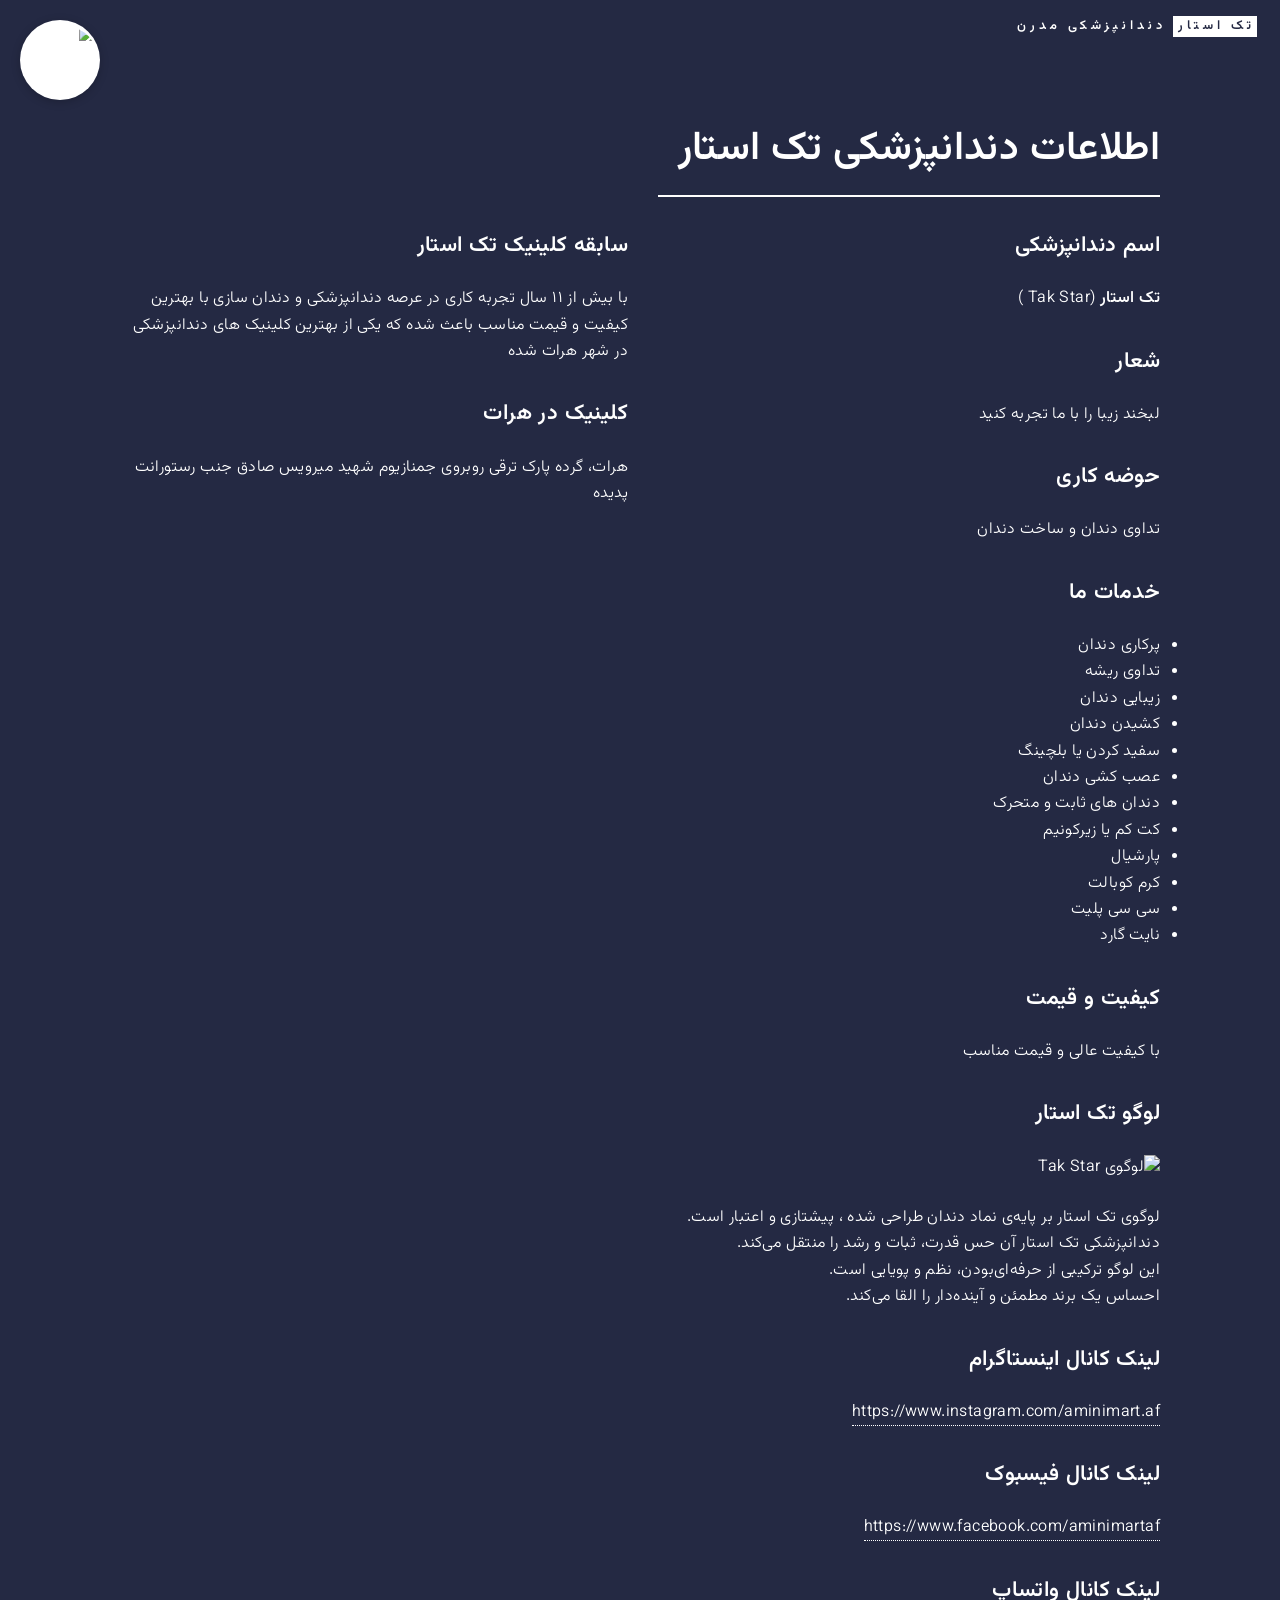
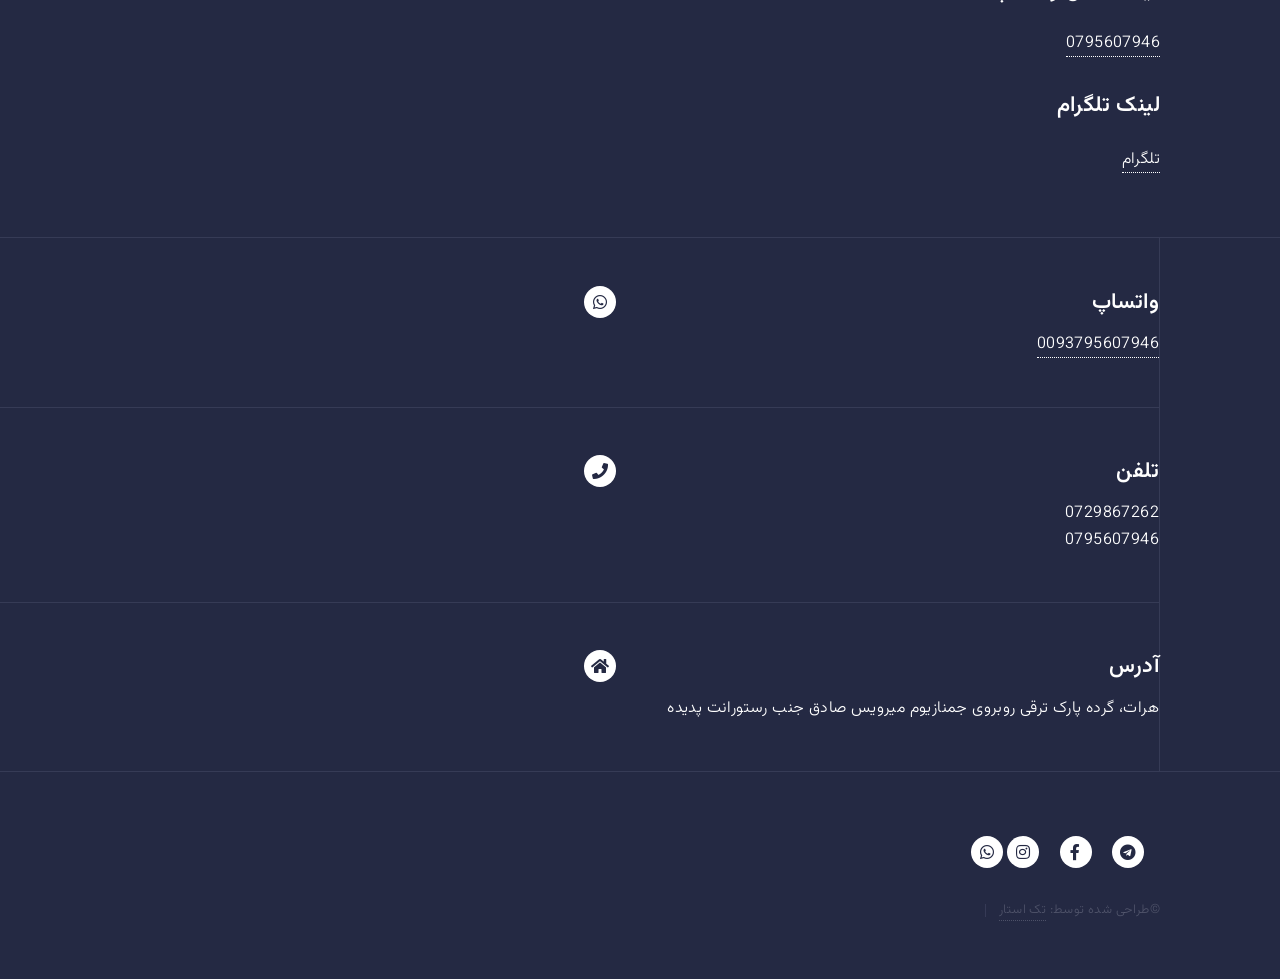
==== commit 705840f6: "Update elements.html" ====
--- a/elements.html
+++ b/elements.html
@@ -6,7 +6,7 @@
 -->
 <html lang="fa" dir="rtl">
 	<head>
-		<title>اطلاعات شرکت - امینی‌مارت</title>
+		<title>دندانپزشکی تک استار</title>
 		<meta charset="utf-8" />
 		<meta name="viewport" content="width=device-width, initial-scale=1, user-scalable=no" />
 		<link rel="stylesheet" href="assets/css/main.css" />
@@ -14,13 +14,13 @@
 	</head>
 	<body class="is-preload">
 
-		<span class="logo-top-left"><img src="images/logo.png" alt="لوگوی Amini Mart"></span>
+		<span class="logo-top-left"><img src="images/logo.jpg" alt="لوگوی tak star "></span>
 		<!-- Wrapper -->
 			<div id="wrapper">
 
 				<!-- Header -->
 					<header id="header" class="alt">
-						<a href="index.html" class="logo"><strong>امینی‌مارت</strong> <span>فروشگاه مدرن لوازم خانگی برقی</span></a>
+						<a href="index.html" class="logo"><strong>‌تک استار</strong> <span>دندانپزشکی مدرن </span></a>
 					</header>
 
 				<!-- Main -->
@@ -30,86 +30,75 @@
 							<section id="one">
 								<div class="inner">
 									<header class="major">
-										<h1>اطلاعات شرکت امینی‌مارت</h1>
+										<h1>اطلاعات دندانپزشکی تک استار</h1>
 									</header>
 
 									<!-- Content -->
 										<div class="row">
 											<div class="col-6 col-12-medium">
-												<h3>اسم شرکت</h3>
-												<p><strong>امینی‌مارت</strong> (Amini Mart)</p>
+												<h3>اسم دندانپزشکی</h3>
+												<p><strong>تک استار‌‌</strong> (Tak Star )</p>
 
 												<h3>شعار</h3>
-												<p>زندگی هوشمند از اینجا شروع میشود</p>
+												<p>لبخند زیبا را با ما تجربه کنید</p>
 
 												<h3>حوضه کاری</h3>
-												<p>لوازم خانگی برقی</p>
+												<p>تداوی دندان و ساخت دندان </p>
 
-												<h3>محصولات فعلی</h3>
+												<h3>خدمات ما  </h3>
 												<ul>
-													<li>یخچال</li>
-													<li>لباسشویی</li>
-													<li>تلویزیون</li>
+													<li>پرکاری دندان</li>
+													<li>تداوی ریشه </li>
+													<li>زیبایی دندان</li>
+													<li>کشیدن دندان</li>
+													<li>سفید کردن یا بلچینگ</li>
+													<li>عصب کشی دندان</li>
+													<li>دندان های ثابت و متحرک</li>
+													<li>کت کم یا زیرکونیم</li>
+													<li>پارشیال</li>
+													<li>کرم کوبالت</li>
+													<li>سی سی پلیت </li>
+													<li>نایت گارد</li>
 												</ul>
 
 												<h3>کیفیت و قیمت</h3>
 												<p>با کیفیت عالی و قیمت مناسب</p>
 
-												<h3>محصولات از کجا وارد میکنند</h3>
-												<p>مستقیم از سنگاپور و دوبی وارد میکنند</p>
+												<h3>لوگو تک استار</h3>
+												<span class="image logo-image"><img src="images/logo.jpg" alt="لوگوی Tak Star "></span>
+												<p>لوگوی تک استار بر پایه‌ی نماد دندان طراحی شده ، پیشتازی و اعتبار است.  </br>
+												
+دندانپزشکی تک استار آن حس قدرت، ثبات و رشد را منتقل می‌کند.</br>
 
-												<h3>طرحی لوگو</h3>
-												<span class="image logo-image"><img src="images/logo.png" alt="لوگوی Amini Mart"></span>
-												<p>
-													لوگوی Amini Mart بر پایه‌ی حرف A طراحی شده که نماد آغاز، پیشتازی و اعتبار است. فرم مثلثی و مدرن آن حس قدرت، ثبات و رشد را منتقل می‌کند.
-													این لوگو ترکیبی از حرفه‌ای‌بودن، نظم و پویایی است و احساس یک برند مطمئن و آینده‌دار را القا می‌کند.
-												</p>
+             این لوگو ترکیبی از حرفه‌ای‌بودن، نظم و پویایی است.</br>
+			 
+  احساس یک برند مطمئن و آینده‌دار را القا می‌کند. 	</p>
 
 												
 							
 												
 												<h3>لینک کانال اینستاگرام</h3>
-												<p><a href="https://www.instagram.com/aminimart.af" target="_blank">https://www.instagram.com/aminimart.af</a></p>
+												<p><a href="https://www.instagram.com/takstar4679?igsi=MXEydGhycTV1d21rMQ==" target="_blank">https://www.instagram.com/aminimart.af</a></p>
 
 												<h3>لینک کانال فیسبوک</h3>
-												<p><a href="https://www.facebook.com/aminimartaf" target="_blank">https://www.facebook.com/aminimartaf</a></p>
+												<p><a href="https://www.facebook.com/share/18fJfSo5MV/" target="_blank">https://www.facebook.com/aminimartaf</a></p>
 
 												<h3>لینک کانال واتساپ</h3>
-												<p><a href="https://wa.me/93795609086">0093795609086</a></p>
+												<p><a href="https://wa.me/93795607946">0795607946</a></p>
 
 												
 												<h3>لینک تلگرام</h3>
-												<p><a href="https://t.me/aminimart_bot" class="link"> تلگرام هوش مصنوعی</a></p>
+												<p><a href="https://t.me/takstar50" class="link"> تلگرام</a></p>
 
 											</div>
 											<div class="col-6 col-12-medium">
-												<h3>امینی‌مارت چطور شرکتی هست</h3>
-												<p>بیش از ۲۰ سال تجربه در واردات و عرضه محصولات باکیفیت؛ هدف ما نزدیک کردن خانه‌ها به سبک زندگی مدرن و هوشمند است.</p>
+									
+												<h3>سابقه کلینیک تک استار</h3>
+												<p>با بیش از ۱۱ سال تجربه کاری در عرصه دندانپزشکی و دندان سازی با بهترین کیفیت و قیمت مناسب باعث شده که یکی از بهترین کلینیک های دندانپزشکی در شهر هرات شده</p>
 
-												<h3>سابقه واردات و محصولات</h3>
-												<p>واردات مستقیم از سنگاپور و دوبی؛ سابقه واردات از ژاپن، آمریکا، ایران، پاکستان، دبی و چین؛ سابقه عرضه محصولات متنوع شامل لوازم خانگی برقی، ماشین‌های هیوندای و تویوتا، موبایل و لپ‌تاپ داریم.</p>
+												<h3>کلینیک در هرات</h3>
+												<p>هرات، گرده پارک ترقی روبروی جمنازیوم شهید میرویس صادق جنب رستورانت پدیده </p>
 
-												<h3>فعالیت‌های سابقه</h3>
-												<p>فعالیت‌های قبلی‌مان در شهرهای مختلف افغانستان (غرب: نیمروز، هرات؛ شمال: مزار شریف؛ جنوب: قندهار و هلمند) را قبلاً داشتیم و فعلاً انتقال تمرکز به پایتخت کابل برای ارائه خدمات به‌روزتر انجام شده است.</p>
-
-												<h3>فروشگاه در کابل</h3>
-												<p>فروشگاه تخصصی لوازم خانگی در کابل (موقعیت: چهارراهی پل سرخ، لب دریا، پهلوی حمام پنج ستاره)</p>
-
-												<h3>فروشگاه در هرات</h3>
-												<p>فروشگاه تخصصی لوازم خانگی در هرات (موقعیت: اول خیابان خواجه عبدالله انصاری)</p>
-
-												<h3>سفارش محصولات ویژه</h3>
-												<p>امکان سفارش محصولات خاص یا سفارشی مطابق با نیازها و سلیقه‌های فردی به منظور ارائه تجربه خرید منحصر به فرد.</p>
-
-												<h3>تعهد به کیفیت و خدمات پس از فروش</h3>
-												<p>تست محصولات پیش از فروش برای ضمانت - اطمینان از سالم بودن سه ماهه با تعمیرات رایگان در صورت بروز مشکل. ارائه اکانت ویژه هوش مصنوعی جهت دریافت پاسخ‌های صوتی و تصویری برای سوالات پس از خرید.</p>
-
-												<h3>اطلاعات آدرس</h3>
-												<p>اسم شرکت: امینی‌مارت<br />
-												آدرس: چهارراهی پل سرخ، لب دریا، پهلوی حمام پنج ستاره، پل سرخ</p>
-
-												<h3>ربات هوشمند امینی‌مارت</h3>
-												<p>طراحی ربات هوشمند جهت ارائه راهنمایی دقیق و کاربردی در فرآیند خرید محصولات (هم محصولات فروشگاه و سایر محصولات) که نمادی از تمرکز بر رفاه و راحتی مشتریان است.</p>
 											</div>
 										</div>
 
@@ -126,23 +115,23 @@
 									<div class="contact-method">
 										<span class="icon brands alt fa-whatsapp"></span>
 										<h3>واتساپ</h3>
-										<a href="https://wa.me/93795609086">0093795609086</a>
+										<a href="https://wa.me/93795607946">0093795607946</a>
 									</div>
 								</section>
 								<section>
 									<div class="contact-method">
 										<span class="icon solid alt fa-phone"></span>
 										<h3>تلفن</h3>
-										<span>0795609086</span><br>
-										<span>0711662970</span>
+										<span>0729867262</span><br>
+										<span>0795607946</span>
 									</div>
 								</section>
 								<section>
 									<div class="contact-method">
 										<span class="icon solid alt fa-home"></span>
 										<h3>آدرس</h3>
-										<span>کابل، چهار راهی پل سرخ، لب دریا، پهلوی حمام پنج ستاره</span>
-										<span>هرات، خیابان خواجه عبدالله انصاری</span>
+										
+										<span>هرات، گرده پارک ترقی روبروی جمنازیوم میرویس صادق جنب رستورانت پدیده </span>
 									</div>
 								</section>
 							</section>
@@ -153,14 +142,13 @@
 					<footer id="footer">
 						<div class="inner">
 							<ul class="icons">
-								<li><a href="https://t.me/aminimart_bot" class="icon brands alt fa-telegram"><span class="label">Telegram</span></a></li>
-								<li><a href="https://www.facebook.com/aminimartaf" class="icon brands alt fa-facebook-f"><span class="label">Facebook</span></a></li>
-								<li><a href="https://www.instagram.com/aminimart.af" class="icon brands alt fa-instagram"><span class="label">Instagram</span></a></li>
-								<li><a href="https://wa.me/93796353722" class="icon brands alt fa-whatsapp"><span class="label">WhatsApp</span></a></li>
-								<li><a href="https://aminimart.af" class="icon solid alt fa-globe"><span class="label">Website</span></a></li>
-							</ul>
+								<li><a href="https://t.me/takstar50" class="icon brands alt fa-telegram"><span class="label">Telegram</span></a></li>
+								<li><a href="https://www.facebook.com/share/18fJfSo5MV/" class="icon brands alt fa-facebook-f"><span class="label">Facebook</span></a></li>
+								<li><a href="https://www.instagram.com/takstar4679?igsi=MXEydGhycTV1d21rMQ==" class="icon brands alt fa-instagram"><span class="label">Instagram</span></a></li>
+								<li><a href="https://wa.me/93795607946" class="icon brands alt fa-whatsapp"><span class="label">WhatsApp</span></a></li>
+													</ul>
 							<ul class="copyright">
-								<li>&copy;</li><li>طراحی شده توسط: <a href="https://html5up.net"> امینی‌مارت</a></li>
+								<li>&copy;</li><li>طراحی شده توسط: <a href="https://html5up.net"> تک استار</a></li>
 							</ul>
 						</div>
 					</footer>
@@ -177,4 +165,4 @@
 			<script src="assets/js/main.js"></script>
 
 	</body>
-</html>+</html>
